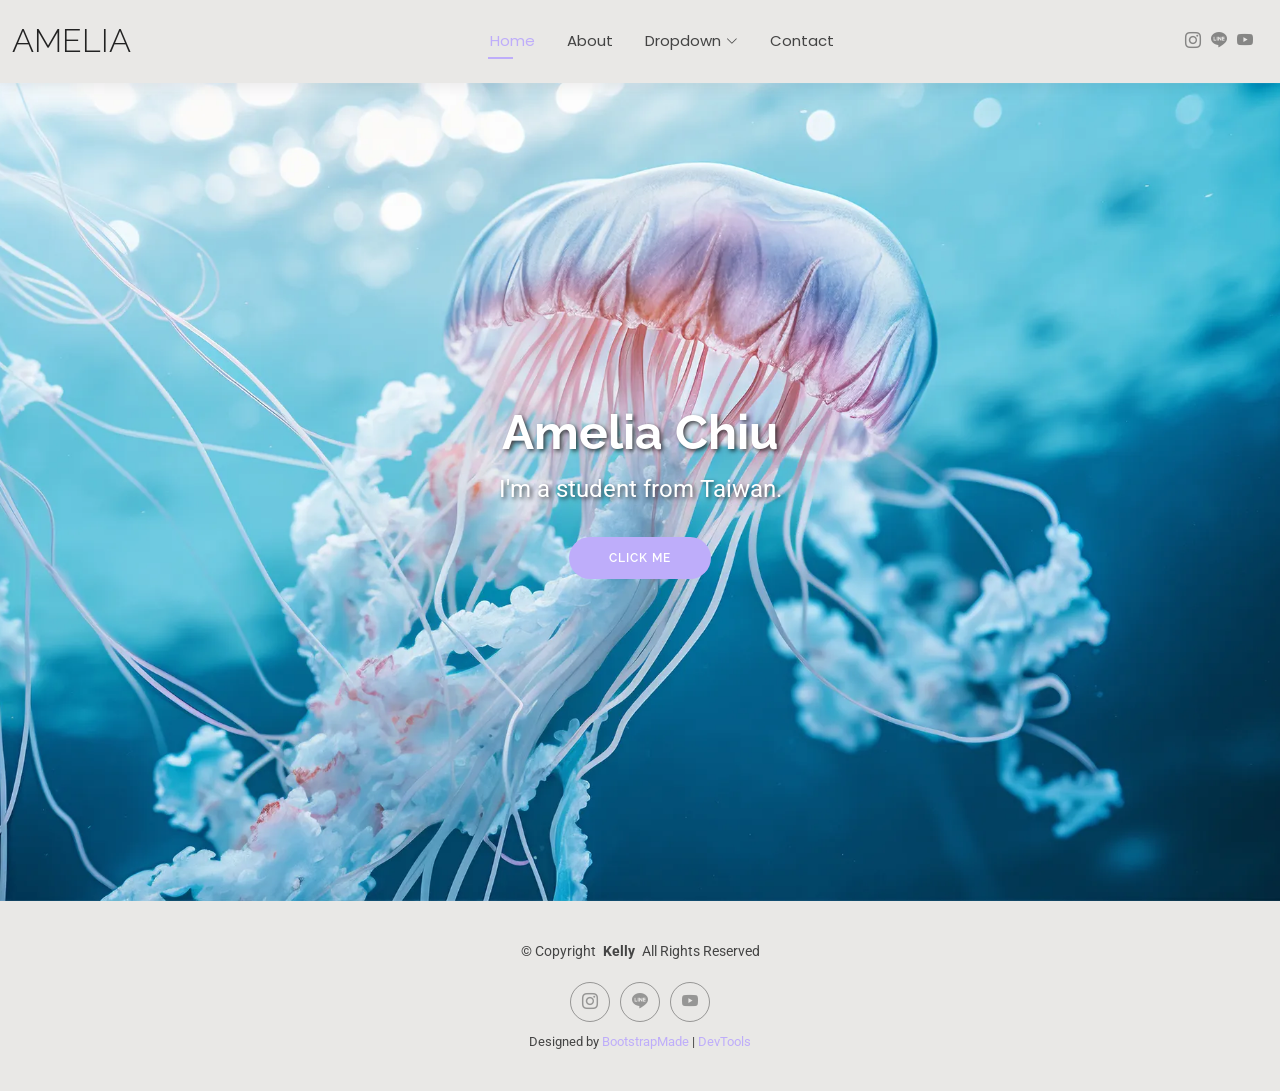
==== index.html @ b76c0c77 "Add files via upload" ====
<!DOCTYPE html>
<html lang="zh-Hant">

<head>
  <meta charset="utf-8">
  <meta content="width=device-width, initial-scale=1.0" name="viewport">
  <title>Index - Amelia</title>
  <meta name="description" content="">
  <meta name="keywords" content="">

  <!-- Favicons -->
  <link href="assets/img/favicon.png" rel="icon">
  <link href="assets/img/apple-touch-icon.png" rel="apple-touch-icon">

  <!-- Fonts -->
  <link href="https://fonts.googleapis.com" rel="preconnect">
  <link href="https://fonts.gstatic.com" rel="preconnect" crossorigin>
  <link href="https://fonts.googleapis.com/css2?family=Roboto:ital,wght@0,100;0,300;0,400;0,500;0,700;0,900;1,100;1,300;1,400;1,500;1,700;1,900&family=Poppins:ital,wght@0,100;0,200;0,300;0,400;0,500;0,600;0,700;0,800;0,900;1,100;1,200;1,300;1,400;1,500;1,600;1,700;1,800;1,900&family=Raleway:ital,wght@0,100;0,200;0,300;0,400;0,500;0,600;0,700;0,800;0,900;1,100;1,200;1,300;1,400;1,500;1,600;1,700;1,800;1,900&display=swap" rel="stylesheet">

  <!-- Vendor CSS Files -->
  <link href="assets/vendor/bootstrap/css/bootstrap.min.css" rel="stylesheet">
  <link href="assets/vendor/bootstrap-icons/bootstrap-icons.css" rel="stylesheet">
  <link href="assets/vendor/aos/aos.css" rel="stylesheet">
  <link href="assets/vendor/swiper/swiper-bundle.min.css" rel="stylesheet">
  <link href="assets/vendor/glightbox/css/glightbox.min.css" rel="stylesheet">

  <!-- Main CSS File -->
  <link href="assets/css/main.css" rel="stylesheet">

  <!-- =======================================================
  * Template Name: Kelly
  * Template URL: https://bootstrapmade.com/kelly-free-bootstrap-cv-resume-html-template/
  * Updated: Aug 07 2024 with Bootstrap v5.3.3
  * Author: BootstrapMade.com
  * License: https://bootstrapmade.com/license/
  ======================================================== -->
</head>

<body class="index-page">

  <header id="header" class="header d-flex align-items-center light-background sticky-top">
    <div class="container-fluid position-relative d-flex align-items-center justify-content-between">

      <a href="index.html" class="logo d-flex align-items-center me-auto me-xl-0">
        <!-- Uncomment the line below if you also wish to use an image logo -->
        <!-- <img src="assets/img/logo.png" alt=""> -->
        <h1 class="sitename">Amelia</h1>
      </a>

      <nav id="navmenu" class="navmenu">
        <ul>
          <li><a href="index.html" class="active">Home</a></li>
          <li><a href="about.html">About</a></li>
        <!-- <li><a href="resume.html">Resume</a></li> -->
        <!-- <li><a href="services.html">Services</a></li> -->
        <!-- <li><a href="portfolio.html">Portfolio</a></li> -->
        <li class="dropdown"><a href="#"><span>Dropdown</span> <i class="bi bi-chevron-down toggle-dropdown"></i></a>
            <ul>
              <li><a href="#">Dropdown 1</a></li>
              <li class="dropdown"><a href="#"><span>Deep Dropdown</span> <i class="bi bi-chevron-down toggle-dropdown"></i></a>
                <ul>
                  <li><a href="#">Deep Dropdown 1</a></li>
                  <li><a href="#">Deep Dropdown 2</a></li>
                  <li><a href="#">Deep Dropdown 3</a></li>
                  <li><a href="#">Deep Dropdown 4</a></li>
                  <li><a href="#">Deep Dropdown 5</a></li>
                </ul>
              </li>
              <li><a href="#">Dropdown 2</a></li>
              <li><a href="#">Dropdown 3</a></li>
              <li><a href="#">Dropdown 4</a></li>
            </ul>
          </li>
          <li><a href="contact.html">Contact</a></li>
        </ul>
        <i class="mobile-nav-toggle d-xl-none bi bi-list"></i>
      </nav>

      <div class="header-social-links">
      <!--  <a href="#" class="twitter"><i class="bi bi-twitter-x"></i></a> -->
      <!--  <a href="#" class="facebook"><i class="bi bi-facebook"></i></a> -->
        <a href="https://www.instagram.com/matsuri.93?igsh=MWt0cXF5dmk4d3llag==" class="instagram" target="_blank"><i class="bi bi-instagram"></i></a>
        <a href="https://line.me/ti/p/NBkm4iWJAl" class="line" target="_blank"><i class="bi bi-line"></i></a>
        <a href="https://youtu.be/dQw4w9WgXcQ?si=Q1DPz4vfiVo5fPMh" class="youtube" target="_blank"><i class="bi bi-youtube"></i></a>
      <!--  <a href="#" class="linkedin"><i class="bi bi-linkedin"></i></a> -->
      </div>

    </div>
  </header>

  <main class="main">

    <!-- Hero Section -->
    <section id="hero" class="hero section">

      <img src="assets/img/hero-bg.webp" alt="" data-aos="fade-in">

      <div class="container text-center" data-aos="zoom-out" data-aos-delay="100">
        <div class="row justify-content-center">
          <div class="col-lg-8">
            <h2 style="color: white; text-shadow: 2px 2px 4px rgba(0, 0, 0, 0.7);">Amelia Chiu</h2>
            <p style="color: white; text-shadow: 2px 2px 4px rgba(0, 0, 0, 0.7);">I'm a student from Taiwan.</p>
            <a href="about.html" class="btn-get-started">Click me</a>
          </div>
        </div>
      </div>

    </section><!-- /Hero Section -->

  </main>

  <footer id="footer" class="footer light-background">

    <div class="container">
      <div class="copyright text-center ">
        <p>© <span>Copyright</span> <strong class="px-1 sitename">Kelly</strong> <span>All Rights Reserved<br></span></p>
      </div>
      <div class="social-links d-flex justify-content-center">
      <!--  <a href="#" class="twitter"><i class="bi bi-twitter-x"></i></a> -->
      <!--  <a href="#" class="facebook"><i class="bi bi-facebook"></i></a> -->
        <a href="https://www.instagram.com/matsuri.93?igsh=MWt0cXF5dmk4d3llag==" class="instagram" target="_blank"><i class="bi bi-instagram"></i></a>
        <a href="https://line.me/ti/p/NBkm4iWJAl" class="line" target="_blank"><i class="bi bi-line"></i></a>
        <a href="https://youtu.be/dQw4w9WgXcQ?si=Q1DPz4vfiVo5fPMh" class="youtube" target="_blank"><i class="bi bi-youtube"></i></a>
      <!--  <a href="#" class="linkedin"><i class="bi bi-linkedin"></i></a> -->
      </div>
      <div class="credits">
        <!-- All the links in the footer should remain intact. -->
        <!-- You can delete the links only if you've purchased the pro version. -->
        <!-- Licensing information: https://bootstrapmade.com/license/ -->
        <!-- Purchase the pro version with working PHP/AJAX contact form: [buy-url] -->
        Designed by <a href="https://bootstrapmade.com/">BootstrapMade</a> | <a href="https://bootstrapmade.com/tools/">DevTools</a>
      </div>
    </div>

  </footer>

  <!-- Scroll Top -->
  <a href="#" id="scroll-top" class="scroll-top d-flex align-items-center justify-content-center"><i class="bi bi-arrow-up-short"></i></a>

  <!-- Preloader -->
  <div id="preloader"></div>

  <!-- Vendor JS Files -->
  <script src="assets/vendor/bootstrap/js/bootstrap.bundle.min.js"></script>
  <script src="assets/vendor/php-email-form/validate.js"></script>
  <script src="assets/vendor/aos/aos.js"></script>
  <script src="assets/vendor/waypoints/noframework.waypoints.js"></script>
  <script src="assets/vendor/purecounter/purecounter_vanilla.js"></script>
  <script src="assets/vendor/swiper/swiper-bundle.min.js"></script>
  <script src="assets/vendor/glightbox/js/glightbox.min.js"></script>
  <script src="assets/vendor/imagesloaded/imagesloaded.pkgd.min.js"></script>
  <script src="assets/vendor/isotope-layout/isotope.pkgd.min.js"></script>

  <!-- Main JS File -->
  <script src="assets/js/main.js"></script>

</body>

</html>
---- assets/css/main.css ----
/**
* Template Name: Kelly
* Template URL: https://bootstrapmade.com/kelly-free-bootstrap-cv-resume-html-template/
* Updated: Aug 07 2024 with Bootstrap v5.3.3
* Author: BootstrapMade.com
* License: https://bootstrapmade.com/license/
*/

/*--------------------------------------------------------------
# Font & Color Variables
# Help: https://bootstrapmade.com/color-system/
--------------------------------------------------------------*/
/* Fonts */
:root {
  --default-font: "Roboto",  system-ui, -apple-system, "Segoe UI", Roboto, "Helvetica Neue", Arial, "Noto Sans", "Liberation Sans", sans-serif, "Apple Color Emoji", "Segoe UI Emoji", "Segoe UI Symbol", "Noto Color Emoji";
  --heading-font: "Raleway",  sans-serif;
  --nav-font: "Poppins",  sans-serif;
}

/* Global Colors - The following color variables are used throughout the website. Updating them here will change the color scheme of the entire website */
:root { 
  --background-color: #ffffff; /* Background color for the entire website, including individual sections */
  --default-color: #444444; /* Default color used for the majority of the text content across the entire website */
  --heading-color: #222222; /* Color for headings, subheadings and title throughout the website */
  --accent-color: #BEADFA; /* Accent color that represents your brand on the website. It's used for buttons, links, and other elements that need to stand out */
  --surface-color: #ffffff; /* The surface color is used as a background of boxed elements within sections, such as cards, icon boxes, or other elements that require a visual separation from the global background. */
  --contrast-color: #ffffff; /* Contrast color for text, ensuring readability against backgrounds of accent, heading, or default colors. */
}

/* Nav Menu Colors - The following color variables are used specifically for the navigation menu. They are separate from the global colors to allow for more customization options */
:root {
  --nav-color: #444444;  /* The default color of the main navmenu links */
  --nav-hover-color: #BEADFA; /* Applied to main navmenu links when they are hovered over or active */
  --nav-mobile-background-color: #ffffff; /* Used as the background color for mobile navigation menu */
  --nav-dropdown-background-color: #ffffff; /* Used as the background color for dropdown items that appear when hovering over primary navigation items */
  --nav-dropdown-color: #444444; /* Used for navigation links of the dropdown items in the navigation menu. */
  --nav-dropdown-hover-color: #BEADFA; /* Similar to --nav-hover-color, this color is applied to dropdown navigation links when they are hovered over. */
}

/* Color Presets - These classes override global colors when applied to any section or element, providing reuse of the sam color scheme. */

.light-background {
  --background-color: #e9e8e6;
  --surface-color: #ffffff;
}

.dark-background {
  --background-color: #060606;
  --default-color: #ffffff;
  --heading-color: #ffffff;
  --surface-color: #252525;
  --contrast-color: #ffffff;
}

/* Smooth scroll */
:root {
  scroll-behavior: smooth;
}

/*--------------------------------------------------------------
# General Styling & Shared Classes
--------------------------------------------------------------*/
body {
  color: var(--default-color);
  background-color: var(--background-color);
  font-family: var(--default-font);
}

a {
  color: var(--accent-color);
  text-decoration: none;
  transition: 0.3s;
}

a:hover {
  color: color-mix(in srgb, var(--accent-color), transparent 25%);
  text-decoration: none;
}

h1,
h2,
h3,
h4,
h5,
h6 {
  color: var(--heading-color);
  font-family: var(--heading-font);
}

/* PHP Email Form Messages
------------------------------*/
.php-email-form .error-message {
  display: none;
  background: #df1529;
  color: #ffffff;
  text-align: left;
  padding: 15px;
  margin-bottom: 24px;
  font-weight: 600;
}

.php-email-form .sent-message {
  display: none;
  color: #ffffff;
  background: #059652;
  text-align: center;
  padding: 15px;
  margin-bottom: 24px;
  font-weight: 600;
}

.php-email-form .loading {
  display: none;
  background: var(--surface-color);
  text-align: center;
  padding: 15px;
  margin-bottom: 24px;
}

.php-email-form .loading:before {
  content: "";
  display: inline-block;
  border-radius: 50%;
  width: 24px;
  height: 24px;
  margin: 0 10px -6px 0;
  border: 3px solid var(--accent-color);
  border-top-color: var(--surface-color);
  animation: php-email-form-loading 1s linear infinite;
}

@keyframes php-email-form-loading {
  0% {
    transform: rotate(0deg);
  }

  100% {
    transform: rotate(360deg);
  }
}

/*--------------------------------------------------------------
# Global Header
--------------------------------------------------------------*/
.header {
  color: var(--default-color);
  background-color: var(--background-color);
  padding: 15px 0;
  transition: all 0.5s;
  z-index: 997;
  box-shadow: 0px 0 18px rgba(0, 0, 0, 0.1);
}

.header .logo {
  line-height: 1;
}

.header .logo img {
  max-height: 36px;
  margin-right: 8px;
}

.header .logo h1 {
  font-size: 32px;
  margin: 0;
  font-weight: 300;
  text-transform: uppercase;
  color: var(--heading-color);
}

.header .header-social-links {
  padding-right: 15px;
}

.header .header-social-links a {
  color: color-mix(in srgb, var(--default-color), transparent 40%);
  padding-left: 6px;
  display: inline-block;
  transition: 0.3s;
  font-size: 16px;
}

.header .header-social-links a:hover {
  color: var(--accent-color);
}

.header .header-social-links a i {
  line-height: 0px;
}

@media (max-width: 1200px) {
  .header .logo {
    order: 1;
  }

  .header .header-social-links {
    order: 2;
  }

  .header .navmenu {
    order: 3;
  }
}

/*--------------------------------------------------------------
# Navigation Menu
--------------------------------------------------------------*/
/* Desktop Navigation */
@media (min-width: 1200px) {
  .navmenu {
    padding: 0;
  }

  .navmenu ul {
    margin: 0;
    padding: 0;
    display: flex;
    list-style: none;
    align-items: center;
  }

  .navmenu li {
    position: relative;
  }

  .navmenu>ul>li {
    white-space: nowrap;
    padding: 15px 14px;
  }

  .navmenu>ul>li:last-child {
    padding-right: 0;
  }

  .navmenu a,
  .navmenu a:focus {
    color: var(--nav-color);
    font-size: 15px;
    padding: 0 2px;
    font-family: var(--nav-font);
    font-weight: 400;
    display: flex;
    align-items: center;
    justify-content: space-between;
    white-space: nowrap;
    transition: 0.3s;
    position: relative;
  }

  .navmenu a i,
  .navmenu a:focus i {
    font-size: 12px;
    line-height: 0;
    margin-left: 5px;
    transition: 0.3s;
  }

  .navmenu>ul>li>a:before {
    content: "";
    position: absolute;
    height: 2px;
    bottom: -6px;
    left: 0;
    background-color: var(--nav-hover-color);
    visibility: hidden;
    width: 0px;
    transition: all 0.3s ease-in-out 0s;
  }

  .navmenu a:hover:before,
  .navmenu li:hover>a:before,
  .navmenu .active:before {
    visibility: visible;
    width: 25px;
  }

  .navmenu li:hover>a,
  .navmenu .active,
  .navmenu .active:focus {
    color: var(--nav-hover-color);
  }

  .navmenu .dropdown ul {
    margin: 0;
    padding: 10px 0;
    background: var(--nav-dropdown-background-color);
    display: block;
    position: absolute;
    visibility: hidden;
    left: 14px;
    top: 130%;
    opacity: 0;
    transition: 0.3s;
    border-radius: 4px;
    z-index: 99;
    box-shadow: 0px 0px 30px rgba(0, 0, 0, 0.1);
  }

  .navmenu .dropdown ul li {
    min-width: 200px;
  }

  .navmenu .dropdown ul a {
    padding: 10px 20px;
    font-size: 15px;
    text-transform: none;
    color: var(--nav-dropdown-color);
  }

  .navmenu .dropdown ul a i {
    font-size: 12px;
  }

  .navmenu .dropdown ul a:hover,
  .navmenu .dropdown ul .active:hover,
  .navmenu .dropdown ul li:hover>a {
    color: var(--nav-dropdown-hover-color);
  }

  .navmenu .dropdown:hover>ul {
    opacity: 1;
    top: 100%;
    visibility: visible;
  }

  .navmenu .dropdown .dropdown ul {
    top: 0;
    left: -90%;
    visibility: hidden;
  }

  .navmenu .dropdown .dropdown:hover>ul {
    opacity: 1;
    top: 0;
    left: -100%;
    visibility: visible;
  }
}

/* Mobile Navigation */
@media (max-width: 1199px) {
  .mobile-nav-toggle {
    color: var(--nav-color);
    font-size: 28px;
    line-height: 0;
    margin-right: 10px;
    cursor: pointer;
    transition: color 0.3s;
  }

  .navmenu {
    padding: 0;
    z-index: 9997;
  }

  .navmenu ul {
    display: none;
    list-style: none;
    position: absolute;
    inset: 60px 20px 20px 20px;
    padding: 10px 0;
    margin: 0;
    border-radius: 6px;
    background-color: var(--nav-mobile-background-color);
    border: 1px solid color-mix(in srgb, var(--default-color), transparent 90%);
    box-shadow: none;
    overflow-y: auto;
    transition: 0.3s;
    z-index: 9998;
  }

  .navmenu a,
  .navmenu a:focus {
    color: var(--nav-dropdown-color);
    padding: 10px 20px;
    font-family: var(--nav-font);
    font-size: 17px;
    font-weight: 500;
    display: flex;
    align-items: center;
    justify-content: space-between;
    white-space: nowrap;
    transition: 0.3s;
  }

  .navmenu a i,
  .navmenu a:focus i {
    font-size: 12px;
    line-height: 0;
    margin-left: 5px;
    width: 30px;
    height: 30px;
    display: flex;
    align-items: center;
    justify-content: center;
    border-radius: 50%;
    transition: 0.3s;
    background-color: color-mix(in srgb, var(--accent-color), transparent 90%);
  }

  .navmenu a i:hover,
  .navmenu a:focus i:hover {
    background-color: var(--accent-color);
    color: var(--contrast-color);
  }

  .navmenu a:hover,
  .navmenu .active,
  .navmenu .active:focus {
    color: var(--nav-dropdown-hover-color);
  }

  .navmenu .active i,
  .navmenu .active:focus i {
    background-color: var(--accent-color);
    color: var(--contrast-color);
    transform: rotate(180deg);
  }

  .navmenu .dropdown ul {
    position: static;
    display: none;
    z-index: 99;
    padding: 10px 0;
    margin: 10px 20px;
    background-color: var(--nav-dropdown-background-color);
    transition: all 0.5s ease-in-out;
  }

  .navmenu .dropdown ul ul {
    background-color: rgba(33, 37, 41, 0.1);
  }

  .navmenu .dropdown>.dropdown-active {
    display: block;
    background-color: rgba(33, 37, 41, 0.03);
  }

  .mobile-nav-active {
    overflow: hidden;
  }

  .mobile-nav-active .mobile-nav-toggle {
    color: #fff;
    position: absolute;
    font-size: 32px;
    top: 15px;
    right: 15px;
    margin-right: 0;
    z-index: 9999;
  }

  .mobile-nav-active .navmenu {
    position: fixed;
    overflow: hidden;
    inset: 0;
    background: rgba(33, 37, 41, 0.8);
    transition: 0.3s;
  }

  .mobile-nav-active .navmenu>ul {
    display: block;
  }
}

/*--------------------------------------------------------------
# Global Footer
--------------------------------------------------------------*/
.footer {
  color: var(--default-color);
  background-color: var(--background-color);
  font-size: 14px;
  padding: 40px 0;
  position: relative;
}

.footer .copyright p {
  margin-bottom: 0;
}

.footer .social-links {
  margin-top: 20px;
}

.footer .social-links a {
  display: flex;
  align-items: center;
  justify-content: center;
  width: 40px;
  height: 40px;
  border-radius: 50%;
  border: 1px solid color-mix(in srgb, var(--default-color), transparent 50%);
  font-size: 16px;
  color: color-mix(in srgb, var(--default-color), transparent 50%);
  margin: 0 5px;
  transition: 0.3s;
}

.footer .social-links a:hover {
  color: var(--accent-color);
  border-color: var(--accent-color);
}

.footer .credits {
  margin-top: 10px;
  font-size: 13px;
  text-align: center;
}

/*--------------------------------------------------------------
# Preloader
--------------------------------------------------------------*/
#preloader {
  position: fixed;
  inset: 0;
  z-index: 9999;
  overflow: hidden;
  background-color: var(--background-color);
  transition: all 0.6s ease-out;
  width: 100%;
  height: 100vh;
}

#preloader:before,
#preloader:after {
  content: "";
  position: absolute;
  border: 4px solid var(--accent-color);
  border-radius: 50%;
  animation: animate-preloader 2s cubic-bezier(0, 0.2, 0.8, 1) infinite;
}

#preloader:after {
  animation-delay: -0.5s;
}

@keyframes animate-preloader {
  0% {
    width: 10px;
    height: 10px;
    top: calc(50% - 5px);
    left: calc(50% - 5px);
    opacity: 1;
  }

  100% {
    width: 72px;
    height: 72px;
    top: calc(50% - 36px);
    left: calc(50% - 36px);
    opacity: 0;
  }
}

/*--------------------------------------------------------------
# Scroll Top Button
--------------------------------------------------------------*/
.scroll-top {
  position: fixed;
  visibility: hidden;
  opacity: 0;
  right: 15px;
  bottom: -15px;
  z-index: 99999;
  background-color: var(--accent-color);
  width: 44px;
  height: 44px;
  border-radius: 50px;
  transition: all 0.4s;
}

.scroll-top i {
  font-size: 24px;
  color: var(--contrast-color);
  line-height: 0;
}

.scroll-top:hover {
  background-color: color-mix(in srgb, var(--accent-color), transparent 20%);
  color: var(--contrast-color);
}

.scroll-top.active {
  visibility: visible;
  opacity: 1;
  bottom: 15px;
}

/*--------------------------------------------------------------
# Disable aos animation delay on mobile devices
--------------------------------------------------------------*/
@media screen and (max-width: 768px) {
  [data-aos-delay] {
    transition-delay: 0 !important;
  }
}

/*--------------------------------------------------------------
# Global Page Titles & Breadcrumbs
--------------------------------------------------------------*/
.page-title {
  color: var(--default-color);
  background-color: var(--background-color);
  padding: 25px 0;
  position: relative;
  border-bottom: 1px solid color-mix(in srgb, var(--default-color), transparent 85%);
}

.page-title h1 {
  font-size: 24px;
  font-weight: 400;
}

.page-title .breadcrumbs ol {
  display: flex;
  flex-wrap: wrap;
  list-style: none;
  padding: 0;
  margin: 0;
  font-size: 14px;
  font-weight: 400;
}

.page-title .breadcrumbs ol li+li {
  padding-left: 10px;
}

.page-title .breadcrumbs ol li+li::before {
  content: "/";
  display: inline-block;
  padding-right: 10px;
  color: color-mix(in srgb, var(--default-color), transparent 70%);
}

/*--------------------------------------------------------------
# Global Sections
--------------------------------------------------------------*/
section,
.section {
  color: var(--default-color);
  background-color: var(--background-color);
  padding: 60px 0;
  scroll-margin-top: 100px;
  overflow: clip;
}

@media (max-width: 1199px) {

  section,
  .section {
    scroll-margin-top: 66px;
  }
}

/*--------------------------------------------------------------
# Global Section Titles
--------------------------------------------------------------*/
.section-title {
  text-align: center;
  padding-bottom: 60px;
  position: relative;
}

.section-title h2 {
  font-size: 32px;
  font-weight: 700;
  margin-bottom: 20px;
  padding-bottom: 20px;
  position: relative;
}

.section-title h2:after {
  content: "";
  position: absolute;
  display: block;
  width: 50px;
  height: 3px;
  background: var(--accent-color);
  left: 0;
  right: 0;
  bottom: 0;
  margin: auto;
}

.section-title p {
  margin-bottom: 0;
}

/*--------------------------------------------------------------
# Hero Section
--------------------------------------------------------------*/
.hero {
  width: 100%;
  min-height: calc(100vh - 82px);
  position: relative;
  padding: 80px 0;
  display: flex;
  align-items: center;
  justify-content: center;
}

@media (max-width: 1200px) {
  .hero {
    min-height: calc(100vh - 68px);
  }
}

.hero img {
  position: absolute;
  inset: 0;
  display: block;
  width: 100%;
  height: 100%;
  object-fit: cover;
  z-index: 1;
}

.hero .container {
  position: relative;
  z-index: 3;
}

.hero h2 {
  margin: 0;
  font-size: 48px;
  font-weight: 700;
}

.hero p {
  margin: 10px 0 0 0;
  font-size: 24px;
  color: var(--heading-color);
}

.hero .btn-get-started {
  color: var(--contrast-color);
  background: var(--accent-color);
  font-family: var(--heading-font);
  text-transform: uppercase;
  font-weight: 600;
  font-size: 12px;
  letter-spacing: 1px;
  display: inline-block;
  padding: 12px 40px;
  border-radius: 50px;
  transition: 0.5s;
  margin-top: 30px;
}

.hero .btn-get-started:hover {
  background: color-mix(in srgb, var(--accent-color) 90%, white 20%);
}

@media (max-width: 768px) {
  .hero h2 {
    font-size: 32px;
  }

  .hero p {
    font-size: 18px;
  }
}

/*--------------------------------------------------------------
# About Section
--------------------------------------------------------------*/
.about .content h2 {
  font-weight: 700;
  font-size: 24px;
}

.about .content ul {
  list-style: none;
  padding: 0;
}

.about .content ul li {
  margin-bottom: 20px;
  display: flex;
  align-items: center;
}

.about .content ul strong {
  margin-right: 10px;
}

.about .content ul i {
  font-size: 16px;
  margin-right: 5px;
  color: var(--accent-color);
  line-height: 0;
}

/*--------------------------------------------------------------
# Skills Section
--------------------------------------------------------------*/
.skills .progress {
  height: 60px;
  display: block;
  background: none;
  border-radius: 0;
}

.skills .progress .skill {
  color: var(--heading-color);
  padding: 0;
  margin: 0 0 6px 0;
  text-transform: uppercase;
  display: block;
  font-weight: 600;
  font-family: var(--heading-font);
}

.skills .progress .skill .val {
  float: right;
  font-style: normal;
}

.skills .progress-bar-wrap {
  background: color-mix(in srgb, var(--default-color), transparent 90%);
  height: 10px;
}

.skills .progress-bar {
  width: 1px;
  height: 10px;
  transition: 0.9s;
  background-color: var(--accent-color);
}

/*--------------------------------------------------------------
# Stats Section
--------------------------------------------------------------*/
.stats .stats-item {
  padding: 30px;
  width: 100%;
}

.stats .stats-item span {
  color: var(--heading-color);
  font-size: 48px;
  display: block;
  font-weight: 700;
  margin-bottom: 20px;
  padding-bottom: 20px;
  position: relative;
}

.stats .stats-item span:after {
  content: "";
  position: absolute;
  display: block;
  width: 25px;
  height: 3px;
  background: var(--accent-color);
  left: 0;
  right: 0;
  bottom: 0;
  margin: auto;
}

.stats .stats-item p {
  color: color-mix(in srgb, var(--default-color), transparent 40%);
  padding: 0;
  margin: 0;
  font-family: var(--heading-font);
  font-weight: 500;
}

/*--------------------------------------------------------------
# Testimonials Section
--------------------------------------------------------------*/
.testimonials .section-header {
  margin-bottom: 40px;
}

.testimonials .testimonials-carousel,
.testimonials .testimonials-slider {
  overflow: hidden;
}

.testimonials .testimonial-item {
  text-align: center;
}

.testimonials .testimonial-item .testimonial-img {
  width: 120px;
  border-radius: 50%;
  border: 4px solid var(--background-color);
  margin: 0 auto;
}

.testimonials .testimonial-item h3 {
  font-size: 20px;
  font-weight: bold;
  margin: 10px 0 5px 0;
}

.testimonials .testimonial-item h4 {
  font-size: 14px;
  color: color-mix(in srgb, var(--default-color), transparent 40%);
  margin: 0 0 15px 0;
}

.testimonials .testimonial-item .stars {
  margin-bottom: 15px;
}

.testimonials .testimonial-item .stars i {
  color: #ffc107;
  margin: 0 1px;
}

.testimonials .testimonial-item .quote-icon-left,
.testimonials .testimonial-item .quote-icon-right {
  color: color-mix(in srgb, var(--accent-color), transparent 50%);
  font-size: 26px;
  line-height: 0;
}

.testimonials .testimonial-item .quote-icon-left {
  display: inline-block;
  left: -5px;
  position: relative;
}

.testimonials .testimonial-item .quote-icon-right {
  display: inline-block;
  right: -5px;
  position: relative;
  top: 10px;
  transform: scale(-1, -1);
}

.testimonials .testimonial-item p {
  font-style: italic;
  margin: 0 auto 15px auto;
}

.testimonials .swiper-wrapper {
  height: auto;
}

.testimonials .swiper-pagination {
  margin-top: 20px;
  position: relative;
}

.testimonials .swiper-pagination .swiper-pagination-bullet {
  width: 12px;
  height: 12px;
  opacity: 1;
  background-color: color-mix(in srgb, var(--default-color), transparent 85%);
}

.testimonials .swiper-pagination .swiper-pagination-bullet-active {
  background-color: var(--accent-color);
}

@media (min-width: 992px) {
  .testimonials .testimonial-item p {
    width: 80%;
  }
}

/*--------------------------------------------------------------
# Resume Section
--------------------------------------------------------------*/
.resume .resume-title {
  color: var(--heading-color);
  font-size: 26px;
  font-weight: 700;
  margin-top: 20px;
  margin-bottom: 20px;
}

.resume .resume-item {
  padding: 0 0 20px 20px;
  margin-top: -2px;
  border-left: 2px solid var(--accent-color);
  position: relative;
}

.resume .resume-item h4 {
  line-height: 18px;
  font-size: 18px;
  font-weight: 600;
  text-transform: uppercase;
  color: color-mix(in srgb, var(--default-color), transparent 20%);
  margin-bottom: 10px;
}

.resume .resume-item h5 {
  font-size: 16px;
  padding: 5px 15px;
  display: inline-block;
  font-weight: 600;
  margin-bottom: 10px;
}

.resume .resume-item ul {
  padding-left: 20px;
}

.resume .resume-item ul li {
  padding-bottom: 10px;
}

.resume .resume-item:last-child {
  padding-bottom: 0;
}

.resume .resume-item::before {
  content: "";
  position: absolute;
  width: 16px;
  height: 16px;
  border-radius: 50px;
  left: -9px;
  top: 0;
  background: var(--background-color);
  border: 2px solid var(--accent-color);
}

/*--------------------------------------------------------------
# Services Section
--------------------------------------------------------------*/
.services .service-item {
  background-color: var(--surface-color);
  box-shadow: 0px 5px 90px 0px rgba(0, 0, 0, 0.1);
  height: 100%;
  padding: 60px 30px;
  text-align: center;
  transition: 0.3s;
  border-radius: 5px;
}

.services .service-item .icon {
  margin: 0 auto;
  width: 100px;
  height: 100px;
  display: flex;
  align-items: center;
  justify-content: center;
  transition: ease-in-out 0.3s;
  position: relative;
}

.services .service-item .icon i {
  font-size: 36px;
  transition: 0.5s;
  position: relative;
}

.services .service-item .icon svg {
  position: absolute;
  top: 0;
  left: 0;
}

.services .service-item .icon svg path {
  transition: 0.5s;
  fill: color-mix(in srgb, var(--default-color), transparent 95%);
}

.services .service-item h3 {
  font-weight: 700;
  margin: 10px 0 15px 0;
  font-size: 22px;
}

.services .service-item p {
  line-height: 24px;
  font-size: 14px;
  margin-bottom: 0;
}

.services .service-item:hover {
  box-shadow: 0px 5px 35px 0px rgba(0, 0, 0, 0.1);
}

.services .service-item.item-cyan i {
  color: #0dcaf0;
}

.services .service-item.item-cyan:hover .icon i {
  color: #fff;
}

.services .service-item.item-cyan:hover .icon path {
  fill: #0dcaf0;
}

.services .service-item.item-orange i {
  color: #fd7e14;
}

.services .service-item.item-orange:hover .icon i {
  color: #fff;
}

.services .service-item.item-orange:hover .icon path {
  fill: #fd7e14;
}

.services .service-item.item-teal i {
  color: #20c997;
}

.services .service-item.item-teal:hover .icon i {
  color: #fff;
}

.services .service-item.item-teal:hover .icon path {
  fill: #20c997;
}

.services .service-item.item-red i {
  color: #df1529;
}

.services .service-item.item-red:hover .icon i {
  color: #fff;
}

.services .service-item.item-red:hover .icon path {
  fill: #df1529;
}

.services .service-item.item-indigo i {
  color: #6610f2;
}

.services .service-item.item-indigo:hover .icon i {
  color: #fff;
}

.services .service-item.item-indigo:hover .icon path {
  fill: #6610f2;
}

.services .service-item.item-pink i {
  color: #f3268c;
}

.services .service-item.item-pink:hover .icon i {
  color: #fff;
}

.services .service-item.item-pink:hover .icon path {
  fill: #f3268c;
}

/*--------------------------------------------------------------
# Portfolio Section
--------------------------------------------------------------*/
.portfolio .portfolio-filters {
  padding: 0;
  margin: 0 auto 20px auto;
  list-style: none;
  text-align: center;
}

.portfolio .portfolio-filters li {
  cursor: pointer;
  display: inline-block;
  padding: 8px 20px 10px 20px;
  margin: 0;
  font-size: 15px;
  font-weight: 500;
  line-height: 1;
  margin-bottom: 5px;
  border-radius: 50px;
  transition: all 0.3s ease-in-out;
  font-family: var(--heading-font);
}

.portfolio .portfolio-filters li:hover,
.portfolio .portfolio-filters li.filter-active {
  color: var(--contrast-color);
  background-color: var(--accent-color);
}

.portfolio .portfolio-filters li:first-child {
  margin-left: 0;
}

.portfolio .portfolio-filters li:last-child {
  margin-right: 0;
}

@media (max-width: 575px) {
  .portfolio .portfolio-filters li {
    font-size: 14px;
    margin: 0 0 10px 0;
  }
}

.portfolio .portfolio-item {
  position: relative;
  overflow: hidden;
}

.portfolio .portfolio-item .portfolio-info {
  opacity: 0;
  position: absolute;
  left: 12px;
  right: 12px;
  bottom: -100%;
  z-index: 3;
  transition: all ease-in-out 0.5s;
  background: color-mix(in srgb, var(--surface-color), transparent 10%);
  padding: 15px;
}

.portfolio .portfolio-item .portfolio-info h4 {
  font-size: 18px;
  font-weight: 600;
  padding-right: 50px;
}

.portfolio .portfolio-item .portfolio-info p {
  color: color-mix(in srgb, var(--default-color), transparent 30%);
  font-size: 14px;
  margin-bottom: 0;
  padding-right: 50px;
}

.portfolio .portfolio-item .portfolio-info .preview-link,
.portfolio .portfolio-item .portfolio-info .details-link {
  position: absolute;
  right: 50px;
  font-size: 24px;
  top: calc(50% - 14px);
  color: color-mix(in srgb, var(--default-color), transparent 30%);
  transition: 0.3s;
  line-height: 0;
}

.portfolio .portfolio-item .portfolio-info .preview-link:hover,
.portfolio .portfolio-item .portfolio-info .details-link:hover {
  color: var(--accent-color);
}

.portfolio .portfolio-item .portfolio-info .details-link {
  right: 14px;
  font-size: 28px;
}

.portfolio .portfolio-item:hover .portfolio-info {
  opacity: 1;
  bottom: 0;
}

/*--------------------------------------------------------------
# Portfolio Details Section
--------------------------------------------------------------*/
.portfolio-details .portfolio-details-slider img {
  width: 100%;
}

.portfolio-details .portfolio-details-slider .swiper-pagination {
  margin-top: 20px;
  position: relative;
}

.portfolio-details .portfolio-details-slider .swiper-pagination .swiper-pagination-bullet {
  width: 12px;
  height: 12px;
  background-color: color-mix(in srgb, var(--default-color), transparent 85%);
  opacity: 1;
}

.portfolio-details .portfolio-details-slider .swiper-pagination .swiper-pagination-bullet-active {
  background-color: var(--accent-color);
}

.portfolio-details .portfolio-info {
  background-color: var(--surface-color);
  padding: 30px;
  box-shadow: 0px 0 30px rgba(0, 0, 0, 0.1);
}

.portfolio-details .portfolio-info h3 {
  font-size: 22px;
  font-weight: 700;
  margin-bottom: 20px;
  padding-bottom: 20px;
  border-bottom: 1px solid color-mix(in srgb, var(--default-color), transparent 85%);
}

.portfolio-details .portfolio-info ul {
  list-style: none;
  padding: 0;
  font-size: 15px;
}

.portfolio-details .portfolio-info ul li+li {
  margin-top: 10px;
}

.portfolio-details .portfolio-description {
  padding-top: 30px;
}

.portfolio-details .portfolio-description h2 {
  font-size: 26px;
  font-weight: 700;
  margin-bottom: 20px;
}

.portfolio-details .portfolio-description p {
  padding: 0;
  color: color-mix(in srgb, var(--default-color), transparent 30%);
}

/*--------------------------------------------------------------
# Contact Section
--------------------------------------------------------------*/
.contact .info-wrap {
  background-color: var(--surface-color);
  box-shadow: 0px 0px 20px rgba(0, 0, 0, 0.1);
  padding: 30px;
}

@media (max-width: 575px) {
  .contact .info-wrap {
    padding: 20px;
  }
}

.contact .info-item {
  margin-bottom: 40px;
}

.contact .info-item i {
  font-size: 20px;
  color: var(--accent-color);
  background: color-mix(in srgb, var(--accent-color), transparent 92%);
  width: 44px;
  height: 44px;
  display: flex;
  justify-content: center;
  align-items: center;
  border-radius: 50px;
  transition: all 0.3s ease-in-out;
  margin-right: 15px;
}

.contact .info-item h3 {
  padding: 0;
  font-size: 18px;
  font-weight: 700;
  margin-bottom: 5px;
}

.contact .info-item p {
  padding: 0;
  margin-bottom: 0;
  font-size: 14px;
}

.contact .info-item:hover i {
  background: var(--accent-color);
  color: var(--contrast-color);
}

.contact .php-email-form {
  background-color: var(--surface-color);
  height: 100%;
  padding: 30px;
  box-shadow: 0px 0px 20px rgba(0, 0, 0, 0.1);
}

@media (max-width: 575px) {
  .contact .php-email-form {
    padding: 20px;
  }
}

.contact .php-email-form input[type=text],
.contact .php-email-form input[type=email],
.contact .php-email-form textarea {
  font-size: 14px;
  padding: 10px 15px;
  box-shadow: none;
  border-radius: 0;
  color: var(--default-color);
  background-color: var(--surface-color);
  border-color: color-mix(in srgb, var(--default-color), transparent 80%);
}

.contact .php-email-form input[type=text]:focus,
.contact .php-email-form input[type=email]:focus,
.contact .php-email-form textarea:focus {
  border-color: var(--accent-color);
}

.contact .php-email-form input[type=text]::placeholder,
.contact .php-email-form input[type=email]::placeholder,
.contact .php-email-form textarea::placeholder {
  color: color-mix(in srgb, var(--default-color), transparent 70%);
}

.contact .php-email-form button[type=submit] {
  color: var(--contrast-color);
  background: var(--accent-color);
  border: 0;
  padding: 10px 30px;
  transition: 0.4s;
  border-radius: 50px;
}

.contact .php-email-form button[type=submit]:hover {
  background: color-mix(in srgb, var(--accent-color), transparent 25%);
}

/*--------------------------------------------------------------
# Starter Section Section
--------------------------------------------------------------*/
.starter-section {
  /* Add your styles here */
}
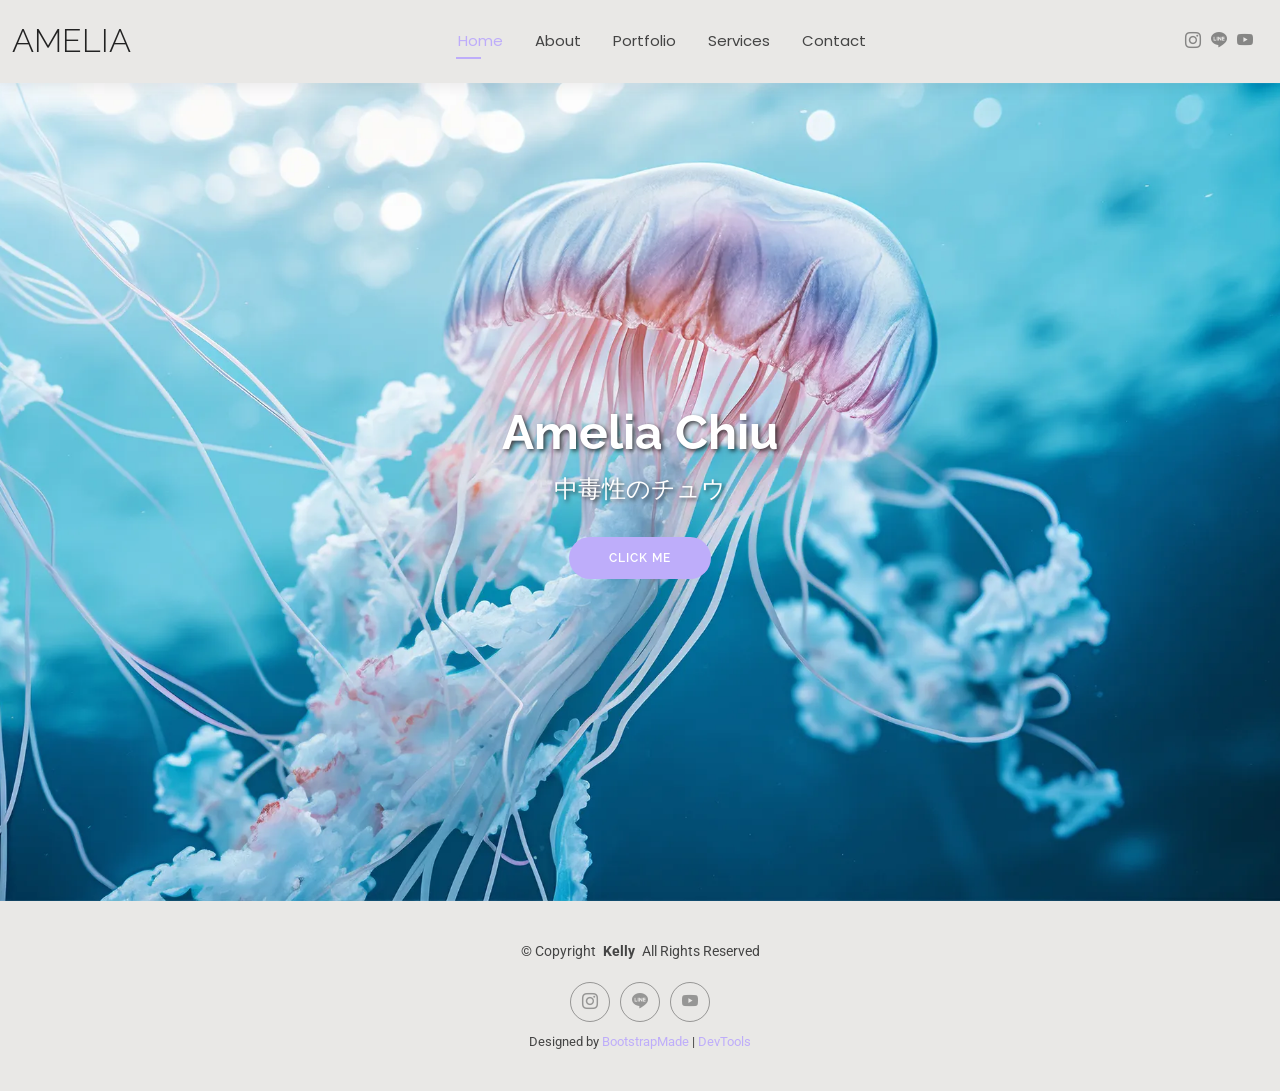
==== commit e8d028b7: "Add files via upload" ====
--- a/index.html
+++ b/index.html
@@ -40,21 +40,18 @@
 
   <header id="header" class="header d-flex align-items-center light-background sticky-top">
     <div class="container-fluid position-relative d-flex align-items-center justify-content-between">
-
       <a href="index.html" class="logo d-flex align-items-center me-auto me-xl-0">
         <!-- Uncomment the line below if you also wish to use an image logo -->
         <!-- <img src="assets/img/logo.png" alt=""> -->
         <h1 class="sitename">Amelia</h1>
       </a>
-
       <nav id="navmenu" class="navmenu">
         <ul>
           <li><a href="index.html" class="active">Home</a></li>
           <li><a href="about.html">About</a></li>
         <!-- <li><a href="resume.html">Resume</a></li> -->
-        <!-- <li><a href="services.html">Services</a></li> -->
-        <!-- <li><a href="portfolio.html">Portfolio</a></li> -->
-        <li class="dropdown"><a href="#"><span>Dropdown</span> <i class="bi bi-chevron-down toggle-dropdown"></i></a>
+        <li><a href="portfolio.html">Portfolio</a></li>
+        <!-- <li class="dropdown" class="active"><a href="#"><span>Dropdown</span> <i class="bi bi-chevron-down toggle-dropdown"></i></a>
             <ul>
               <li><a href="#">Dropdown 1</a></li>
               <li class="dropdown"><a href="#"><span>Deep Dropdown</span> <i class="bi bi-chevron-down toggle-dropdown"></i></a>
@@ -70,7 +67,8 @@
               <li><a href="#">Dropdown 3</a></li>
               <li><a href="#">Dropdown 4</a></li>
             </ul>
-          </li>
+          </li> -->
+          <li><a href="services.html">Services</a></li>
           <li><a href="contact.html">Contact</a></li>
         </ul>
         <i class="mobile-nav-toggle d-xl-none bi bi-list"></i>
@@ -99,7 +97,7 @@
         <div class="row justify-content-center">
           <div class="col-lg-8">
             <h2 style="color: white; text-shadow: 2px 2px 4px rgba(0, 0, 0, 0.7);">Amelia Chiu</h2>
-            <p style="color: white; text-shadow: 2px 2px 4px rgba(0, 0, 0, 0.7);">I'm a student from Taiwan.</p>
+            <p style="color: white; text-shadow: 2px 2px 4px rgba(0, 0, 0, 0.7);">中毒性のチュウ</p>
             <a href="about.html" class="btn-get-started">Click me</a>
           </div>
         </div>
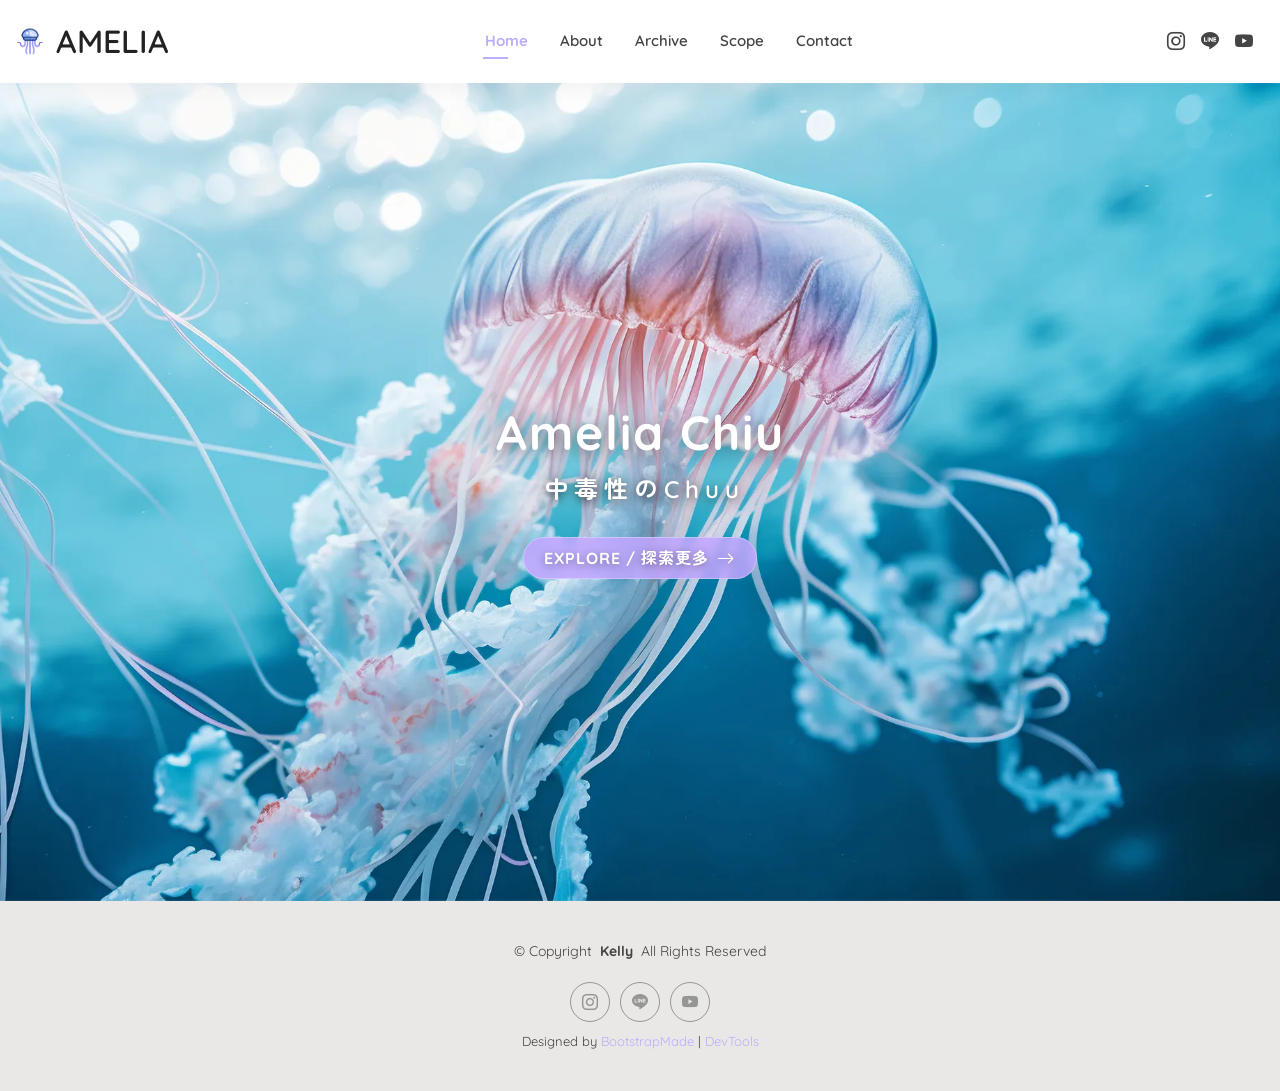
==== commit 2e7e813a: "Add files via upload" ====
--- a/index.html
+++ b/index.html
@@ -9,13 +9,13 @@
   <meta name="keywords" content="">
 
   <!-- Favicons -->
-  <link href="assets/img/favicon.png" rel="icon">
+  <link href="assets/img/jellyfish.gif" rel="icon">
   <link href="assets/img/apple-touch-icon.png" rel="apple-touch-icon">
 
   <!-- Fonts -->
   <link href="https://fonts.googleapis.com" rel="preconnect">
   <link href="https://fonts.gstatic.com" rel="preconnect" crossorigin>
-  <link href="https://fonts.googleapis.com/css2?family=Roboto:ital,wght@0,100;0,300;0,400;0,500;0,700;0,900;1,100;1,300;1,400;1,500;1,700;1,900&family=Poppins:ital,wght@0,100;0,200;0,300;0,400;0,500;0,600;0,700;0,800;0,900;1,100;1,200;1,300;1,400;1,500;1,600;1,700;1,800;1,900&family=Raleway:ital,wght@0,100;0,200;0,300;0,400;0,500;0,600;0,700;0,800;0,900;1,100;1,200;1,300;1,400;1,500;1,600;1,700;1,800;1,900&display=swap" rel="stylesheet">
+  <link href="https://fonts.googleapis.com/css2?family=Quicksand:wght@300;400;500;600;700&family=Zen+Maru+Gothic:wght@300;400;500;700&display=swap" rel="stylesheet">
 
   <!-- Vendor CSS Files -->
   <link href="assets/vendor/bootstrap/css/bootstrap.min.css" rel="stylesheet">
@@ -26,7 +26,7 @@
 
   <!-- Main CSS File -->
   <link href="assets/css/main.css" rel="stylesheet">
-
+  
   <!-- =======================================================
   * Template Name: Kelly
   * Template URL: https://bootstrapmade.com/kelly-free-bootstrap-cv-resume-html-template/
@@ -38,55 +38,37 @@
 
 <body class="index-page">
 
-  <header id="header" class="header d-flex align-items-center light-background sticky-top">
+  <header id="header" class="header d-flex align-items-center sticky-top">
     <div class="container-fluid position-relative d-flex align-items-center justify-content-between">
-      <a href="index.html" class="logo d-flex align-items-center me-auto me-xl-0">
-        <!-- Uncomment the line below if you also wish to use an image logo -->
-        <!-- <img src="assets/img/logo.png" alt=""> -->
-        <h1 class="sitename">Amelia</h1>
+      
+      <a href="index.html" class="logo d-flex align-items-center me-auto me-xl-0" style="background: transparent !important;">
+        <img src="assets/img/jellyfish.gif" alt="Amelia Logo">
+        <h1 class="sitename" style="background: transparent !important;">Amelia</h1>
       </a>
+
       <nav id="navmenu" class="navmenu">
         <ul>
           <li><a href="index.html" class="active">Home</a></li>
           <li><a href="about.html">About</a></li>
-        <!-- <li><a href="resume.html">Resume</a></li> -->
-        <li><a href="portfolio.html">Portfolio</a></li>
-        <!-- <li class="dropdown" class="active"><a href="#"><span>Dropdown</span> <i class="bi bi-chevron-down toggle-dropdown"></i></a>
-            <ul>
-              <li><a href="#">Dropdown 1</a></li>
-              <li class="dropdown"><a href="#"><span>Deep Dropdown</span> <i class="bi bi-chevron-down toggle-dropdown"></i></a>
-                <ul>
-                  <li><a href="#">Deep Dropdown 1</a></li>
-                  <li><a href="#">Deep Dropdown 2</a></li>
-                  <li><a href="#">Deep Dropdown 3</a></li>
-                  <li><a href="#">Deep Dropdown 4</a></li>
-                  <li><a href="#">Deep Dropdown 5</a></li>
-                </ul>
-              </li>
-              <li><a href="#">Dropdown 2</a></li>
-              <li><a href="#">Dropdown 3</a></li>
-              <li><a href="#">Dropdown 4</a></li>
-            </ul>
-          </li> -->
-          <li><a href="services.html">Services</a></li>
+          <li><a href="portfolio.html">Archive</a></li>
+          <li><a href="services.html">Scope</a></li>
           <li><a href="contact.html">Contact</a></li>
         </ul>
         <i class="mobile-nav-toggle d-xl-none bi bi-list"></i>
       </nav>
 
       <div class="header-social-links">
-      <!--  <a href="#" class="twitter"><i class="bi bi-twitter-x"></i></a> -->
-      <!--  <a href="#" class="facebook"><i class="bi bi-facebook"></i></a> -->
-        <a href="https://www.instagram.com/matsuri.93?igsh=MWt0cXF5dmk4d3llag==" class="instagram" target="_blank"><i class="bi bi-instagram"></i></a>
-        <a href="https://line.me/ti/p/NBkm4iWJAl" class="line" target="_blank"><i class="bi bi-line"></i></a>
-        <a href="https://youtu.be/dQw4w9WgXcQ?si=Q1DPz4vfiVo5fPMh" class="youtube" target="_blank"><i class="bi bi-youtube"></i></a>
-      <!--  <a href="#" class="linkedin"><i class="bi bi-linkedin"></i></a> -->
+        <a href="https://www.instagram.com/matsuri.93?igsh=MWt0cXF5dmk4d3llag==" class="instagram" target="_blank" rel="noopener noreferrer"><i class="bi bi-instagram"></i></a>
+        <a href="https://line.me/ti/p/NBkm4iWJAl" class="line" target="_blank" rel="noopener noreferrer"><i class="bi bi-line"></i></a>
+        <a href="https://youtu.be/dQw4w9WgXcQ?si=Q1DPz4vfiVo5fPMh" class="youtube" target="_blank" rel="noopener noreferrer"><i class="bi bi-youtube"></i></a>
       </div>
 
     </div>
   </header>
 
+
   <main class="main">
+
 
     <!-- Hero Section -->
     <section id="hero" class="hero section">
@@ -96,18 +78,25 @@
       <div class="container text-center" data-aos="zoom-out" data-aos-delay="100">
         <div class="row justify-content-center">
           <div class="col-lg-8">
-            <h2 style="color: white; text-shadow: 2px 2px 4px rgba(0, 0, 0, 0.7);">Amelia Chiu</h2>
-            <p style="color: white; text-shadow: 2px 2px 4px rgba(0, 0, 0, 0.7);">中毒性のチュウ</p>
-            <a href="about.html" class="btn-get-started">Click me</a>
+            <h2 class="hero-title">Amelia Chiu</h2>
+            <p class="hero-subtitle">中毒性のChuu</p>
+            
+            <a href="about.html" class="btn-get-started custom-btn">
+              Explore / 探索更多 <i class="bi bi-arrow-right"></i>
+            </a>
           </div>
         </div>
       </div>
 
-    </section><!-- /Hero Section -->
+    </section>
+    <!-- /Hero Section -->
+
 
   </main>
 
+
   <footer id="footer" class="footer light-background">
+
 
     <div class="container">
       <div class="copyright text-center ">
@@ -130,13 +119,17 @@
       </div>
     </div>
 
+
   </footer>
+
 
   <!-- Scroll Top -->
   <a href="#" id="scroll-top" class="scroll-top d-flex align-items-center justify-content-center"><i class="bi bi-arrow-up-short"></i></a>
 
+
   <!-- Preloader -->
   <div id="preloader"></div>
+
 
   <!-- Vendor JS Files -->
   <script src="assets/vendor/bootstrap/js/bootstrap.bundle.min.js"></script>
@@ -149,9 +142,12 @@
   <script src="assets/vendor/imagesloaded/imagesloaded.pkgd.min.js"></script>
   <script src="assets/vendor/isotope-layout/isotope.pkgd.min.js"></script>
 
+
   <!-- Main JS File -->
   <script src="assets/js/main.js"></script>
 
+
 </body>
 
+
 </html>
--- a/assets/css/main.css
+++ b/assets/css/main.css
@@ -12,9 +12,9 @@
 --------------------------------------------------------------*/
 /* Fonts */
 :root {
-  --default-font: "Roboto",  system-ui, -apple-system, "Segoe UI", Roboto, "Helvetica Neue", Arial, "Noto Sans", "Liberation Sans", sans-serif, "Apple Color Emoji", "Segoe UI Emoji", "Segoe UI Symbol", "Noto Color Emoji";
-  --heading-font: "Raleway",  sans-serif;
-  --nav-font: "Poppins",  sans-serif;
+  --default-font: "Quicksand", "Zen Maru Gothic", sans-serif;
+  --heading-font: "Quicksand", "Zen Maru Gothic", sans-serif;
+  --nav-font:     "Quicksand", "Zen Maru Gothic", sans-serif;
 }
 
 /* Global Colors - The following color variables are used throughout the website. Updating them here will change the color scheme of the entire website */
@@ -22,7 +22,7 @@
   --background-color: #ffffff; /* Background color for the entire website, including individual sections */
   --default-color: #444444; /* Default color used for the majority of the text content across the entire website */
   --heading-color: #222222; /* Color for headings, subheadings and title throughout the website */
-  --accent-color: #BEADFA; /* Accent color that represents your brand on the website. It's used for buttons, links, and other elements that need to stand out */
+  --accent-color: #beadfa; /* Accent color that represents your brand on the website. It's used for buttons, links, and other elements that need to stand out */
   --surface-color: #ffffff; /* The surface color is used as a background of boxed elements within sections, such as cards, icon boxes, or other elements that require a visual separation from the global background. */
   --contrast-color: #ffffff; /* Contrast color for text, ensuring readability against backgrounds of accent, heading, or default colors. */
 }
@@ -30,11 +30,11 @@
 /* Nav Menu Colors - The following color variables are used specifically for the navigation menu. They are separate from the global colors to allow for more customization options */
 :root {
   --nav-color: #444444;  /* The default color of the main navmenu links */
-  --nav-hover-color: #BEADFA; /* Applied to main navmenu links when they are hovered over or active */
+  --nav-hover-color: #beadfa; /* Applied to main navmenu links when they are hovered over or active */
   --nav-mobile-background-color: #ffffff; /* Used as the background color for mobile navigation menu */
   --nav-dropdown-background-color: #ffffff; /* Used as the background color for dropdown items that appear when hovering over primary navigation items */
   --nav-dropdown-color: #444444; /* Used for navigation links of the dropdown items in the navigation menu. */
-  --nav-dropdown-hover-color: #BEADFA; /* Similar to --nav-hover-color, this color is applied to dropdown navigation links when they are hovered over. */
+  --nav-dropdown-hover-color: #beadfa; /* Similar to --nav-hover-color, this color is applied to dropdown navigation links when they are hovered over. */
 }
 
 /* Color Presets - These classes override global colors when applied to any section or element, providing reuse of the sam color scheme. */
@@ -144,20 +144,21 @@
 --------------------------------------------------------------*/
 .header {
   color: var(--default-color);
-  background-color: var(--background-color);
+  
+  background-color: rgba(255, 255, 255, 0.75) !important; 
+  
+  backdrop-filter: blur(10px) !important; 
+  -webkit-backdrop-filter: blur(10px) !important;
+  
   padding: 15px 0;
   transition: all 0.5s;
   z-index: 997;
-  box-shadow: 0px 0 18px rgba(0, 0, 0, 0.1);
-}
-
-.header .logo {
-  line-height: 1;
+  box-shadow: 0px 4px 20px rgba(0, 0, 0, 0.05);
 }
 
 .header .logo img {
   max-height: 36px;
-  margin-right: 8px;
+  margin-right: 8px; 
 }
 
 .header .logo h1 {
@@ -173,11 +174,11 @@
 }
 
 .header .header-social-links a {
-  color: color-mix(in srgb, var(--default-color), transparent 40%);
-  padding-left: 6px;
+  color: var(--default-color);
+  padding-left: 12px;
   display: inline-block;
   transition: 0.3s;
-  font-size: 16px;
+  font-size: 18px;
 }
 
 .header .header-social-links a:hover {
@@ -699,6 +700,11 @@
   justify-content: center;
 }
 
+.hero-subtitle {
+    letter-spacing: 6px;
+    text-indent: 8px;
+}
+
 @media (max-width: 1200px) {
   .hero {
     min-height: calc(100vh - 68px);
@@ -764,203 +770,437 @@
 /*--------------------------------------------------------------
 # About Section
 --------------------------------------------------------------*/
+
+#about {
+    padding-top: 20px !important;
+    padding-bottom: 20px !important;
+}
+
+.section-title {
+    margin-bottom: 0px !important;
+    padding-bottom: 0px !important;
+}
+
+.about .container {
+    padding-top: 0 !important;
+    margin-top: 0px !important;
+}
+
+.about-poem {
+    text-align: center;
+    margin: 10px 0 20px 0 !important;
+    display: flex;
+    flex-direction: column;
+    gap: 0px !important;
+    animation: float-text 3s ease-in-out infinite;
+}
+
+@keyframes float-text {
+    0%, 100% { transform: translateY(0); }
+    50% { transform: translateY(-5px); }
+}
+
+.en-line { 
+    font-family: 'Quicksand', sans-serif; 
+    font-size: 1rem; 
+    color: #7a6fa3; 
+    font-style: italic; 
+    margin: 0;
+}
+
+.zh-line { 
+    font-family: 'Zen Maru Gothic', sans-serif; 
+    font-size: 1.5rem; 
+    color: #5b4e8c; 
+    letter-spacing: 6px; 
+    font-weight: bold; 
+    text-shadow: 0 2px 4px rgba(91,78,140,0.1); 
+    margin: 0;
+}
+
+.about .row.gy-4 {
+    background: white;
+    border-radius: 28px;
+    box-shadow: 0 15px 35px rgba(0,0,0,0.05);
+    padding: 45px;
+    transition: all 0.4s cubic-bezier(0.2, 0.8, 0.2, 1);
+    margin-top: -0px !important; 
+}
+
+.about .row.gy-4:hover {
+    box-shadow: 0 25px 50px rgba(0,0,0,0.12);
+    transform: translateY(-8px);
+}
+
 .about .content h2 {
-  font-weight: 700;
-  font-size: 24px;
-}
-
-.about .content ul {
-  list-style: none;
-  padding: 0;
-}
-
-.about .content ul li {
-  margin-bottom: 20px;
-  display: flex;
-  align-items: center;
-}
-
-.about .content ul strong {
-  margin-right: 10px;
-}
-
-.about .content ul i {
-  font-size: 16px;
-  margin-right: 5px;
-  color: var(--accent-color);
-  line-height: 0;
+    font-size: 2rem;
+    color: #3b2e5a;
+    font-weight: 700;
+    margin-bottom: 15px;
+    letter-spacing: -0.5px;
+}
+
+.professional-points { 
+    list-style: none; 
+    padding: 0; 
+    margin: 20px 0; 
+}
+
+.professional-points li {
+    display: flex;
+    margin-bottom: 12px;
+    font-size: 0.98rem;
+    color: #4a4a4a;
+}
+
+.professional-points strong {
+    color: #6a5d91;
+    min-width: 90px;
+}
+
+.overview-text {
+    margin-top: 35px;
+    border-top: 1px solid #e9e4f5;
+    padding-top: 25px;
+    line-height: 2.0;
+}
+
+.overview-text strong {
+    display: block;
+    margin-bottom: 5px;
+    color: #4a3f6b;
+    letter-spacing: 1.5px; 
+    display: inline-block; 
+}
+
+.quote-text {
+    font-size: 0.95rem;
+    color: #8c82ab;
+    font-style: italic;
+    border-bottom: 1px solid #f0edf7;
+    padding-bottom: 20px !important;
+    margin-bottom: 25px !important;
+    line-height: 1.8;
+}
+
+.zh-translation {
+    display: block;
+    font-family: 'Zen Maru Gothic', sans-serif;
+    font-size: 0.85rem;
+    color: #a399bf;
+    font-style: normal;
+    margin-top: 4px;
+    letter-spacing: 1px;
 }
 
 /*--------------------------------------------------------------
 # Skills Section
 --------------------------------------------------------------*/
+
+.skills .section-title {
+    margin-bottom: 50px !important; 
+}
+
+.skills .section-title p.expertise-zh {
+    font-family: 'Zen Maru Gothic', sans-serif;
+    font-size: 1.15rem;
+    color: #8c82ab;
+    font-weight: 500;
+    margin-top: 15px;
+    letter-spacing: 6px;
+    text-transform: none;
+}
+
 .skills .progress {
-  height: 60px;
-  display: block;
-  background: none;
-  border-radius: 0;
+    display: flex !important;
+    flex-direction: column !important;
+    height: auto !important; 
+    background-color: transparent !important; 
+    border-radius: 0 !important;
+    margin-bottom: 30px !important;
+    box-shadow: none !important;
+    overflow: visible !important; 
 }
 
 .skills .progress .skill {
-  color: var(--heading-color);
-  padding: 0;
-  margin: 0 0 6px 0;
-  text-transform: uppercase;
-  display: block;
-  font-weight: 600;
-  font-family: var(--heading-font);
+    padding: 0 0 10px 0 !important; 
+    margin: 0 !important;
+    display: flex !important;
+    justify-content: space-between !important;
+    align-items: flex-end !important;
+    width: 100% !important;
+}
+
+.skills .skill-label {
+    display: flex !important;
+    align-items: baseline !important;
+    gap: 12px !important; 
+    white-space: nowrap !important;
+}
+
+.skill-en {
+    font-family: 'Poppins', sans-serif;
+    font-size: 0.95rem;
+    font-weight: 600;
+    letter-spacing: 1px;
+    text-transform: uppercase;
+    color: #3b2e5a;
+}
+
+.skill-zh {
+    font-family: 'Zen Maru Gothic', sans-serif;
+    font-size: 0.95rem;
+    color: #8c82ab;
+    font-weight: 500;
+    letter-spacing: 2px;
 }
 
 .skills .progress .skill .val {
-  float: right;
-  font-style: normal;
+    font-family: 'Poppins', sans-serif;
+    font-size: 1rem;
+    color: #6a5d91;
+    font-weight: 700;
+    font-style: normal;
 }
 
 .skills .progress-bar-wrap {
-  background: color-mix(in srgb, var(--default-color), transparent 90%);
-  height: 10px;
-}
-
-.skills .progress-bar {
-  width: 1px;
-  height: 10px;
-  transition: 0.9s;
-  background-color: var(--accent-color);
-}
+    display: block !important;
+    width: 100% !important;
+    height: 8px !important;
+    background-color: #f0edf7 !important; 
+    border-radius: 50px !important;
+    margin-top: 8px !important; 
+    position: relative !important;
+    overflow: hidden !important;
+}
+
+.amelia-bar {
+    height: 100%;
+    background: linear-gradient(90deg, #a393d6 0%, #c4b5f0 100%);
+    border-radius: 50px;
+    box-shadow: 0 0 10px rgba(179, 161, 230, 0.4);
+    width: 0;
+}
+
+.bar-90  { animation: run90  2.5s cubic-bezier(0.2, 0.8, 0.2, 1) forwards 0.8s; }
+.bar-95  { animation: run95  2.5s cubic-bezier(0.2, 0.8, 0.2, 1) forwards 0.8s; }
+.bar-100 { animation: run100 2.5s cubic-bezier(0.2, 0.8, 0.2, 1) forwards 0.8s; }
+
+@keyframes run95  { 100% { width: 95%; } }
+@keyframes run100 { 100% { width: 100%; } }
 
 /*--------------------------------------------------------------
 # Stats Section
 --------------------------------------------------------------*/
+
+.stats .section-title { 
+  margin-bottom: 50px !important; 
+}
+
+.stats .section-title p.milestones-zh {
+    font-family: 'Zen Maru Gothic', sans-serif;
+    font-size: 1.15rem;
+    color: #8c82ab;
+    font-weight: 500;
+    margin-top: 15px;
+    letter-spacing: 6px;
+    text-transform: none;
+    font-style: normal;
+}
+
 .stats .stats-item {
-  padding: 30px;
-  width: 100%;
-}
-
-.stats .stats-item span {
-  color: var(--heading-color);
-  font-size: 48px;
-  display: block;
-  font-weight: 700;
-  margin-bottom: 20px;
-  padding-bottom: 20px;
-  position: relative;
-}
-
-.stats .stats-item span:after {
-  content: "";
-  position: absolute;
-  display: block;
-  width: 25px;
-  height: 3px;
-  background: var(--accent-color);
-  left: 0;
-  right: 0;
-  bottom: 0;
-  margin: auto;
-}
-
-.stats .stats-item p {
-  color: color-mix(in srgb, var(--default-color), transparent 40%);
-  padding: 0;
-  margin: 0;
-  font-family: var(--heading-font);
-  font-weight: 500;
+    padding: 30px 15px;
+    width: 100%;
+    transition: all 0.4s ease;
+    border-radius: 20px;
+}
+
+.stats .stats-item:hover {
+    transform: translateY(-5px);
+    background: rgba(240, 237, 247, 0.3);
+}
+
+.stats .stats-item .stat-num {
+    color: #3b2e5a;
+    font-size: 3.5rem;
+    display: block;
+    font-weight: 700;
+    font-family: 'Poppins', sans-serif;
+    margin-bottom: 20px;
+    padding-bottom: 20px;
+    position: relative;
+}
+
+.stats .stats-item .stat-num:after {
+    content: "";
+    position: absolute;
+    display: block;
+    width: 35px;
+    height: 4px; 
+    background: linear-gradient(90deg, #a393d6 0%, #c4b5f0 100%);
+    border-radius: 5px;
+    left: 0;
+    right: 0;
+    bottom: 0;
+    margin: auto;
+}
+
+.stats .stat-text {
+    display: flex;
+    flex-direction: column;
+    gap: 8px;
+}
+
+.stats .stat-en {
+    color: #6a5d91;
+    font-family: 'Poppins', sans-serif;
+    font-size: 0.95rem;
+    font-weight: 600;
+    letter-spacing: 1px;
+    text-transform: uppercase;
+}
+
+.stats .stat-zh {
+    color: #8c82ab;
+    font-family: 'Zen Maru Gothic', sans-serif;
+    font-size: 0.9rem;
+    font-weight: 500;
+    letter-spacing: 4px;
 }
 
 /*--------------------------------------------------------------
 # Testimonials Section
 --------------------------------------------------------------*/
-.testimonials .section-header {
-  margin-bottom: 40px;
+
+.testimonials .section-title { 
+    margin-bottom: 50px !important; 
+}
+
+.testimonials .section-title p.inner-circle-zh {
+    font-family: 'Zen Maru Gothic', sans-serif;
+    font-size: 1.15rem;
+    color: #8c82ab;
+    font-weight: 500;
+    margin-top: 15px;
+    letter-spacing: 6px;
+    text-transform: none;
+    font-style: normal; 
 }
 
 .testimonials .testimonials-carousel,
 .testimonials .testimonials-slider {
-  overflow: hidden;
+    overflow: hidden;
 }
 
 .testimonials .testimonial-item {
-  text-align: center;
+    text-align: center;
+    padding: 20px;
 }
 
 .testimonials .testimonial-item .testimonial-img {
-  width: 120px;
-  border-radius: 50%;
-  border: 4px solid var(--background-color);
-  margin: 0 auto;
+    width: 200px;
+    height: 200px;
+    object-fit: cover;
+    border-radius: 50%;
+    border: 4px solid #f0edf7;
+    box-shadow: 0 10px 25px rgba(163, 147, 214, 0.3);
+    margin: 0 auto;
+    transition: transform 0.4s ease;
+}
+
+.testimonials .testimonial-item:hover .testimonial-img {
+    transform: translateY(-5px) scale(1.1);
 }
 
 .testimonials .testimonial-item h3 {
-  font-size: 20px;
-  font-weight: bold;
-  margin: 10px 0 5px 0;
+    font-family: 'Poppins', sans-serif;
+    font-size: 1.25rem;
+    font-weight: 700;
+    color: #3b2e5a;
+    margin: 20px 0 5px 0;
+    letter-spacing: 0.5px;
 }
 
 .testimonials .testimonial-item h4 {
-  font-size: 14px;
-  color: color-mix(in srgb, var(--default-color), transparent 40%);
-  margin: 0 0 15px 0;
+    font-family: 'Quicksand', sans-serif;
+    font-size: 0.85rem;
+    color: #8c82ab;
+    margin: 0 0 15px 0;
+    letter-spacing: 1px;
+    text-transform: uppercase;
 }
 
 .testimonials .testimonial-item .stars {
-  margin-bottom: 15px;
+    margin-bottom: 20px;
 }
 
 .testimonials .testimonial-item .stars i {
-  color: #ffc107;
-  margin: 0 1px;
+    color: #ffd166;
+    margin: 0 2px;
+    font-size: 1.1rem;
+}
+
+.testimonials .testimonial-item p {
+    font-family: 'Quicksand', sans-serif;
+    font-style: italic;
+    font-size: 1.1rem;
+    color: #5b4e8c;
+    line-height: 1.8;
+    margin: 0 auto 15px auto;
+    position: relative;
+    padding: 0 20px;
 }
 
 .testimonials .testimonial-item .quote-icon-left,
 .testimonials .testimonial-item .quote-icon-right {
-  color: color-mix(in srgb, var(--accent-color), transparent 50%);
-  font-size: 26px;
-  line-height: 0;
+    color: #e0dcf2;
+    font-size: 28px;
+    line-height: 0;
+    position: relative;
 }
 
 .testimonials .testimonial-item .quote-icon-left {
-  display: inline-block;
-  left: -5px;
-  position: relative;
+    display: inline-block;
+    left: -10px;
+    top: 5px;
 }
 
 .testimonials .testimonial-item .quote-icon-right {
-  display: inline-block;
-  right: -5px;
-  position: relative;
-  top: 10px;
-  transform: scale(-1, -1);
-}
-
-.testimonials .testimonial-item p {
-  font-style: italic;
-  margin: 0 auto 15px auto;
+    display: inline-block;
+    right: -10px;
+    top: 15px;
+    transform: scale(-1, -1);
 }
 
 .testimonials .swiper-wrapper {
-  height: auto;
+    height: auto;
+    padding-bottom: 20px;
 }
 
 .testimonials .swiper-pagination {
-  margin-top: 20px;
-  position: relative;
+    margin-top: 30px;
+    position: relative;
 }
 
 .testimonials .swiper-pagination .swiper-pagination-bullet {
-  width: 12px;
-  height: 12px;
-  opacity: 1;
-  background-color: color-mix(in srgb, var(--default-color), transparent 85%);
+    width: 10px;
+    height: 10px;
+    opacity: 1;
+    background-color: #e9e4f5;
+    transition: all 0.4s cubic-bezier(0.2, 0.8, 0.2, 1);
 }
 
 .testimonials .swiper-pagination .swiper-pagination-bullet-active {
-  background-color: var(--accent-color);
+    background: linear-gradient(90deg, #a393d6 0%, #c4b5f0 100%);
+    width: 30px;
+    border-radius: 10px;
+    box-shadow: 0 2px 8px rgba(163, 147, 214, 0.4);
 }
 
 @media (min-width: 992px) {
-  .testimonials .testimonial-item p {
-    width: 80%;
-  }
+    .testimonials .testimonial-item p {
+        width: 70%; 
+    }
 }
 
 /*--------------------------------------------------------------
@@ -1025,231 +1265,229 @@
 /*--------------------------------------------------------------
 # Services Section
 --------------------------------------------------------------*/
+
+.services .section-title { 
+    margin-bottom: 50px !important; 
+}
+
+.services .section-title p.services-zh {
+    font-family: 'Zen Maru Gothic', sans-serif;
+    font-size: 1.15rem;
+    color: #8c82ab; 
+    font-weight: 500;
+    margin-top: 15px;
+    letter-spacing: 6px; 
+    text-transform: none;
+    font-style: normal; 
+}
+
 .services .service-item {
-  background-color: var(--surface-color);
-  box-shadow: 0px 5px 90px 0px rgba(0, 0, 0, 0.1);
-  height: 100%;
-  padding: 60px 30px;
-  text-align: center;
-  transition: 0.3s;
-  border-radius: 5px;
+    background-color: #ffffff;
+    box-shadow: 0px 5px 30px rgba(163, 147, 214, 0.08);
+    height: 100%;
+    padding: 50px 30px;
+    text-align: center;
+    transition: all 0.4s cubic-bezier(0.2, 0.8, 0.2, 1);
+    border-radius: 20px;
+    border: 1px solid transparent;
+}
+
+.services .service-item:hover {
+    box-shadow: 0px 15px 40px rgba(163, 147, 214, 0.15);
+    transform: translateY(-8px);
+    border: 1px solid #f0edf7;
 }
 
 .services .service-item .icon {
-  margin: 0 auto;
-  width: 100px;
-  height: 100px;
-  display: flex;
-  align-items: center;
-  justify-content: center;
-  transition: ease-in-out 0.3s;
-  position: relative;
+    margin: 0 auto;
+    width: 100px;
+    height: 100px;
+    display: flex;
+    align-items: center;
+    justify-content: center;
+    transition: ease-in-out 0.4s;
+    position: relative;
 }
 
 .services .service-item .icon i {
-  font-size: 36px;
-  transition: 0.5s;
-  position: relative;
+    font-size: 36px;
+    transition: all 0.4s ease;
+    position: relative;
+    color: #a393d6;
+    z-index: 2;
 }
 
 .services .service-item .icon svg {
-  position: absolute;
-  top: 0;
-  left: 0;
+    position: absolute;
+    top: 0;
+    left: 0;
+    z-index: 1;
 }
 
 .services .service-item .icon svg path {
-  transition: 0.5s;
-  fill: color-mix(in srgb, var(--default-color), transparent 95%);
+    transition: all 0.4s ease;
+    fill: #f0edf7;
+}
+
+.services .service-item:hover .icon i {
+    color: #6a5d91;
+    transform: scale(1.1);
+}
+
+.services .service-item:hover .icon svg path {
+    fill: #e9e4f5;
 }
 
 .services .service-item h3 {
-  font-weight: 700;
-  margin: 10px 0 15px 0;
-  font-size: 22px;
+    font-family: 'Poppins', sans-serif;
+    font-weight: 700;
+    margin: 20px 0 15px 0;
+    font-size: 1.25rem;
+    color: #3b2e5a;
+    transition: 0.3s;
+}
+
+.services .service-item:hover h3 {
+    color: #a393d6;
 }
 
 .services .service-item p {
-  line-height: 24px;
-  font-size: 14px;
-  margin-bottom: 0;
-}
-
-.services .service-item:hover {
-  box-shadow: 0px 5px 35px 0px rgba(0, 0, 0, 0.1);
-}
-
-.services .service-item.item-cyan i {
-  color: #0dcaf0;
-}
-
-.services .service-item.item-cyan:hover .icon i {
-  color: #fff;
-}
-
-.services .service-item.item-cyan:hover .icon path {
-  fill: #0dcaf0;
-}
-
-.services .service-item.item-orange i {
-  color: #fd7e14;
-}
-
-.services .service-item.item-orange:hover .icon i {
-  color: #fff;
-}
-
-.services .service-item.item-orange:hover .icon path {
-  fill: #fd7e14;
-}
-
-.services .service-item.item-teal i {
-  color: #20c997;
-}
-
-.services .service-item.item-teal:hover .icon i {
-  color: #fff;
-}
-
-.services .service-item.item-teal:hover .icon path {
-  fill: #20c997;
-}
-
-.services .service-item.item-red i {
-  color: #df1529;
-}
-
-.services .service-item.item-red:hover .icon i {
-  color: #fff;
-}
-
-.services .service-item.item-red:hover .icon path {
-  fill: #df1529;
-}
-
-.services .service-item.item-indigo i {
-  color: #6610f2;
-}
-
-.services .service-item.item-indigo:hover .icon i {
-  color: #fff;
-}
-
-.services .service-item.item-indigo:hover .icon path {
-  fill: #6610f2;
-}
-
-.services .service-item.item-pink i {
-  color: #f3268c;
-}
-
-.services .service-item.item-pink:hover .icon i {
-  color: #fff;
-}
-
-.services .service-item.item-pink:hover .icon path {
-  fill: #f3268c;
+    font-family: 'Zen Maru Gothic', sans-serif;
+    line-height: 1.8;
+    font-size: 0.95rem;
+    color: #8c82ab;
+    margin-bottom: 0;
+    font-weight: 400;
+    letter-spacing: 1px;
 }
 
 /*--------------------------------------------------------------
 # Portfolio Section
 --------------------------------------------------------------*/
+.portfolio .section-title { 
+    margin-bottom: 40px !important; 
+}
+
+.portfolio .section-title p.portfolio-zh {
+    font-family: 'Zen Maru Gothic', sans-serif;
+    font-size: 1.15rem;
+    color: #8c82ab; 
+    font-weight: 500;
+    margin-top: 15px;
+    letter-spacing: 6px; 
+    text-transform: none;
+    font-style: normal; 
+}
+
 .portfolio .portfolio-filters {
-  padding: 0;
-  margin: 0 auto 20px auto;
-  list-style: none;
-  text-align: center;
+    padding: 0;
+    margin: 0 auto 35px auto;
+    list-style: none;
+    text-align: center;
 }
 
 .portfolio .portfolio-filters li {
-  cursor: pointer;
-  display: inline-block;
-  padding: 8px 20px 10px 20px;
-  margin: 0;
-  font-size: 15px;
-  font-weight: 500;
-  line-height: 1;
-  margin-bottom: 5px;
-  border-radius: 50px;
-  transition: all 0.3s ease-in-out;
-  font-family: var(--heading-font);
+    cursor: pointer;
+    display: inline-block;
+    padding: 8px 25px;
+    margin: 0 6px 10px 6px;
+    font-size: 0.95rem;
+    font-weight: 600;
+    letter-spacing: 1px;
+    border-radius: 50px;
+    transition: all 0.4s cubic-bezier(0.2, 0.8, 0.2, 1);
+    font-family: 'Poppins', sans-serif;
+    color: #6a5d91;
+    background-color: #f0edf7;
 }
 
 .portfolio .portfolio-filters li:hover,
 .portfolio .portfolio-filters li.filter-active {
-  color: var(--contrast-color);
-  background-color: var(--accent-color);
-}
-
-.portfolio .portfolio-filters li:first-child {
-  margin-left: 0;
-}
-
-.portfolio .portfolio-filters li:last-child {
-  margin-right: 0;
+    color: #ffffff;
+    background: linear-gradient(90deg, #a393d6 0%, #c4b5f0 100%);
+    box-shadow: 0 6px 15px rgba(163, 147, 214, 0.4);
+    transform: translateY(-2px);
 }
 
 @media (max-width: 575px) {
-  .portfolio .portfolio-filters li {
-    font-size: 14px;
-    margin: 0 0 10px 0;
-  }
+    .portfolio .portfolio-filters li {
+        font-size: 14px;
+        margin: 0 3px 10px 3px;
+        padding: 8px 18px;
+    }
 }
 
 .portfolio .portfolio-item {
-  position: relative;
-  overflow: hidden;
+    position: relative;
+    overflow: hidden;
+    border-radius: 25px;
+    margin-bottom: 30px;
+}
+
+.portfolio .portfolio-item img {
+    transition: transform 0.6s cubic-bezier(0.2, 0.8, 0.2, 1);
+}
+
+.portfolio .portfolio-item:hover img {
+    transform: scale(1.05);
 }
 
 .portfolio .portfolio-item .portfolio-info {
-  opacity: 0;
-  position: absolute;
-  left: 12px;
-  right: 12px;
-  bottom: -100%;
-  z-index: 3;
-  transition: all ease-in-out 0.5s;
-  background: color-mix(in srgb, var(--surface-color), transparent 10%);
-  padding: 15px;
+    opacity: 0;
+    position: absolute;
+    left: 15px;
+    right: 15px;
+    bottom: 15px;
+    z-index: 3;
+    transition: all 0.5s cubic-bezier(0.2, 0.8, 0.2, 1);
+    background: rgba(255, 255, 255, 0.95);
+    padding: 20px;
+    border-radius: 12px;
+    box-shadow: 0 10px 25px rgba(0,0,0,0.08);
+    transform: translateY(20px);
+}
+
+.portfolio .portfolio-item:hover .portfolio-info {
+    opacity: 1;
+    transform: translateY(0);
 }
 
 .portfolio .portfolio-item .portfolio-info h4 {
-  font-size: 18px;
-  font-weight: 600;
-  padding-right: 50px;
+    font-size: 1.1rem;
+    font-weight: 700;
+    color: #3b2e5a;
+    font-family: 'Poppins', sans-serif;
+    margin-bottom: 5px;
 }
 
 .portfolio .portfolio-item .portfolio-info p {
-  color: color-mix(in srgb, var(--default-color), transparent 30%);
-  font-size: 14px;
-  margin-bottom: 0;
-  padding-right: 50px;
+    color: #8c82ab;
+    font-size: 0.85rem;
+    font-family: 'Quicksand', sans-serif;
+    font-weight: 600;
+    margin-bottom: 0;
+    letter-spacing: 1px;
+    text-transform: uppercase;
 }
 
 .portfolio .portfolio-item .portfolio-info .preview-link,
 .portfolio .portfolio-item .portfolio-info .details-link {
-  position: absolute;
-  right: 50px;
-  font-size: 24px;
-  top: calc(50% - 14px);
-  color: color-mix(in srgb, var(--default-color), transparent 30%);
-  transition: 0.3s;
-  line-height: 0;
+    position: absolute;
+    right: 50px;
+    font-size: 22px;
+    top: calc(50% - 11px);
+    color: #c4b5f0;
+    transition: 0.3s ease;
 }
 
 .portfolio .portfolio-item .portfolio-info .preview-link:hover,
 .portfolio .portfolio-item .portfolio-info .details-link:hover {
-  color: var(--accent-color);
+    color: #a393d6;
+    transform: scale(1.1);
 }
 
 .portfolio .portfolio-item .portfolio-info .details-link {
-  right: 14px;
-  font-size: 28px;
-}
-
-.portfolio .portfolio-item:hover .portfolio-info {
-  opacity: 1;
-  bottom: 0;
+    right: 15px;
 }
 
 /*--------------------------------------------------------------
@@ -1317,102 +1555,212 @@
 /*--------------------------------------------------------------
 # Contact Section
 --------------------------------------------------------------*/
-.contact .info-wrap {
-  background-color: var(--surface-color);
-  box-shadow: 0px 0px 20px rgba(0, 0, 0, 0.1);
-  padding: 30px;
+.contact .section-title { 
+    margin-bottom: 50px !important; 
+}
+
+.contact .section-title p.contact-zh {
+    font-family: 'Zen Maru Gothic', sans-serif;
+    font-size: 1.15rem;
+    color: #8c82ab; 
+    font-weight: 500;
+    margin-top: 15px;
+    letter-spacing: 6px; 
+    text-transform: none;
+    font-style: normal; 
+}
+
+.contact .info-wrap,
+.contact .php-email-form {
+    background-color: #ffffff;
+    border-radius: 28px;
+    box-shadow: 0 15px 35px rgba(0,0,0,0.04);
+    padding: 40px;
+    height: 100%;
+    transition: all 0.4s ease;
+}
+
+.contact .info-wrap:hover,
+.contact .php-email-form:hover {
+    box-shadow: 0 25px 50px rgba(163, 147, 214, 0.12);
 }
 
 @media (max-width: 575px) {
-  .contact .info-wrap {
-    padding: 20px;
-  }
+    .contact .info-wrap,
+    .contact .php-email-form {
+        padding: 25px;
+    }
 }
 
 .contact .info-item {
-  margin-bottom: 40px;
+    margin-bottom: 30px;
 }
 
 .contact .info-item i {
-  font-size: 20px;
-  color: var(--accent-color);
-  background: color-mix(in srgb, var(--accent-color), transparent 92%);
-  width: 44px;
-  height: 44px;
-  display: flex;
-  justify-content: center;
+    font-size: 22px;
+    color: #ffffff;
+    background: linear-gradient(90deg, #a393d6 0%, #c4b5f0 100%);
+    width: 50px;
+    height: 50px;
+    display: flex;
+    justify-content: center;
+    align-items: center;
+    border-radius: 50%;
+    margin-right: 20px;
+    box-shadow: 0 4px 10px rgba(163, 147, 214, 0.4);
+    transition: all 0.3s cubic-bezier(0.2, 0.8, 0.2, 1);
+}
+
+.contact .info-item:hover i {
+    transform: scale(1.1);
+    box-shadow: 0 6px 15px rgba(163, 147, 214, 0.6);
+}
+
+.contact .info-item h3 {
+    font-family: 'Poppins', sans-serif;
+    font-size: 1.1rem;
+    font-weight: 700;
+    color: #3b2e5a;
+    margin-bottom: 5px;
+}
+
+.contact .info-item p {
+    font-family: 'Quicksand', sans-serif;
+    font-size: 0.95rem;
+    color: #6a5d91;
+    margin-bottom: 0;
+}
+
+.contact .php-email-form .form-label {
+    font-family: 'Zen Maru Gothic', sans-serif;
+    color: #5b4e8c;
+    font-weight: 600;
+    font-size: 0.95rem;
+    letter-spacing: 1px;
+}
+
+.contact .php-email-form input,
+.contact .php-email-form textarea {
+    font-family: 'Quicksand', sans-serif;
+    font-size: 0.95rem;
+    padding: 12px 18px;
+    border-radius: 12px;
+    border: 1px solid #e9e4f5;
+    background-color: #faf9fd;
+    color: #3b2e5a;
+    box-shadow: none;
+    transition: all 0.3s ease;
+}
+
+.contact .php-email-form input:focus,
+.contact .php-email-form textarea:focus {
+    border-color: #a393d6;
+    background-color: #ffffff;
+    box-shadow: 0 0 0 4px rgba(163, 147, 214, 0.15);
+    outline: none;
+}
+
+.contact .php-email-form input::placeholder,
+.contact .php-email-form textarea::placeholder {
+    color: #c4b5f0;
+    font-style: italic;
+}
+
+.contact .php-email-form button[type=submit] {
+    font-family: 'Poppins', sans-serif;
+    font-size: 1rem;
+    font-weight: 600;
+    letter-spacing: 1px;
+    color: #ffffff;
+    background: linear-gradient(90deg, #a393d6 0%, #c4b5f0 100%);
+    border: 0;
+    padding: 12px 35px;
+    border-radius: 50px;
+    transition: all 0.4s cubic-bezier(0.2, 0.8, 0.2, 1);
+    box-shadow: 0 8px 20px rgba(163, 147, 214, 0.4);
+}
+
+.contact .php-email-form button[type=submit]:hover {
+    transform: translateY(-3px);
+    box-shadow: 0 12px 25px rgba(163, 147, 214, 0.6);
+}
+
+/* ==================================================
+   🚀
+================================================== */
+
+body, h1, h2, h3, h4, h5, h6, p, a, span {
+  font-family: 'Quicksand', 'Zen Maru Gothic', sans-serif !important;
+}
+
+.hero-title {
+  color: #ffffff;
+  font-size: 3rem; 
+  font-weight: 700;
+  letter-spacing: 2px;
+  text-shadow: 0px 4px 15px rgba(0, 0, 0, 0.4);
+  margin-bottom: 10px;
+}
+
+.hero-subtitle {
+  color: #ffffff !important; 
+  font-weight: 600 !important; 
+  text-shadow: 0px 2px 12px rgba(0, 0, 0, 0.8) !important; 
+  margin-bottom: 30px;
+}
+
+.hero-subtitle .en-sub {
+  color: #ffffff !important;
+  font-weight: 500 !important; 
+  opacity: 0.85;
+  margin-left: 10px;
+  font-style: italic;
+}
+
+.hero .custom-btn {
+  background: rgba(195, 166, 255, 0.85); 
+  color: #ffffff !important; 
+  border-radius: 25px; 
+  padding: 8px 20px; 
+  font-size: 1rem; 
+  font-weight: 700 !important; 
+  text-shadow: 0px 2px 8px rgba(0, 0, 0, 0.4) !important; 
+  letter-spacing: 1px;
+  backdrop-filter: blur(5px); 
+  border: 1px solid rgba(255, 255, 255, 0.3); 
+  transition: all 0.4s ease;
+  display: inline-flex;
   align-items: center;
-  border-radius: 50px;
-  transition: all 0.3s ease-in-out;
-  margin-right: 15px;
-}
-
-.contact .info-item h3 {
-  padding: 0;
-  font-size: 18px;
-  font-weight: 700;
-  margin-bottom: 5px;
-}
-
-.contact .info-item p {
-  padding: 0;
-  margin-bottom: 0;
-  font-size: 14px;
-}
-
-.contact .info-item:hover i {
-  background: var(--accent-color);
-  color: var(--contrast-color);
-}
-
-.contact .php-email-form {
-  background-color: var(--surface-color);
-  height: 100%;
-  padding: 30px;
-  box-shadow: 0px 0px 20px rgba(0, 0, 0, 0.1);
-}
-
-@media (max-width: 575px) {
-  .contact .php-email-form {
-    padding: 20px;
-  }
-}
-
-.contact .php-email-form input[type=text],
-.contact .php-email-form input[type=email],
-.contact .php-email-form textarea {
-  font-size: 14px;
-  padding: 10px 15px;
-  box-shadow: none;
-  border-radius: 0;
-  color: var(--default-color);
-  background-color: var(--surface-color);
-  border-color: color-mix(in srgb, var(--default-color), transparent 80%);
-}
-
-.contact .php-email-form input[type=text]:focus,
-.contact .php-email-form input[type=email]:focus,
-.contact .php-email-form textarea:focus {
-  border-color: var(--accent-color);
-}
-
-.contact .php-email-form input[type=text]::placeholder,
-.contact .php-email-form input[type=email]::placeholder,
-.contact .php-email-form textarea::placeholder {
-  color: color-mix(in srgb, var(--default-color), transparent 70%);
-}
-
-.contact .php-email-form button[type=submit] {
-  color: var(--contrast-color);
-  background: var(--accent-color);
-  border: 0;
-  padding: 10px 30px;
-  transition: 0.4s;
-  border-radius: 50px;
-}
-
-.contact .php-email-form button[type=submit]:hover {
-  background: color-mix(in srgb, var(--accent-color), transparent 25%);
+  gap: 8px; 
+}
+
+.hero .custom-btn:hover {
+  background: rgba(181, 145, 255, 1);
+  transform: translateY(-5px); 
+  box-shadow: 0 10px 25px rgba(195, 166, 255, 0.6); 
+  color: #ffffff !important; 
+  font-weight: 700 !important; 
+}
+
+.hero .custom-btn i {
+  font-size: 1.1rem; 
+  line-height: 0;
+  transition: transform 0.3s ease;
+}
+
+.hero .custom-btn:hover i {
+  transform: translateX(4px);
+}
+
+.header .logo h1,
+.header .navmenu a {
+  font-family: 'Quicksand', 'Zen Maru Gothic', sans-serif !important;
+  font-weight: 600 !important; 
+}
+
+.header .navmenu a:hover,
+.header .navmenu a.active {
+  font-weight: 700 !important;
 }
 
 /*--------------------------------------------------------------
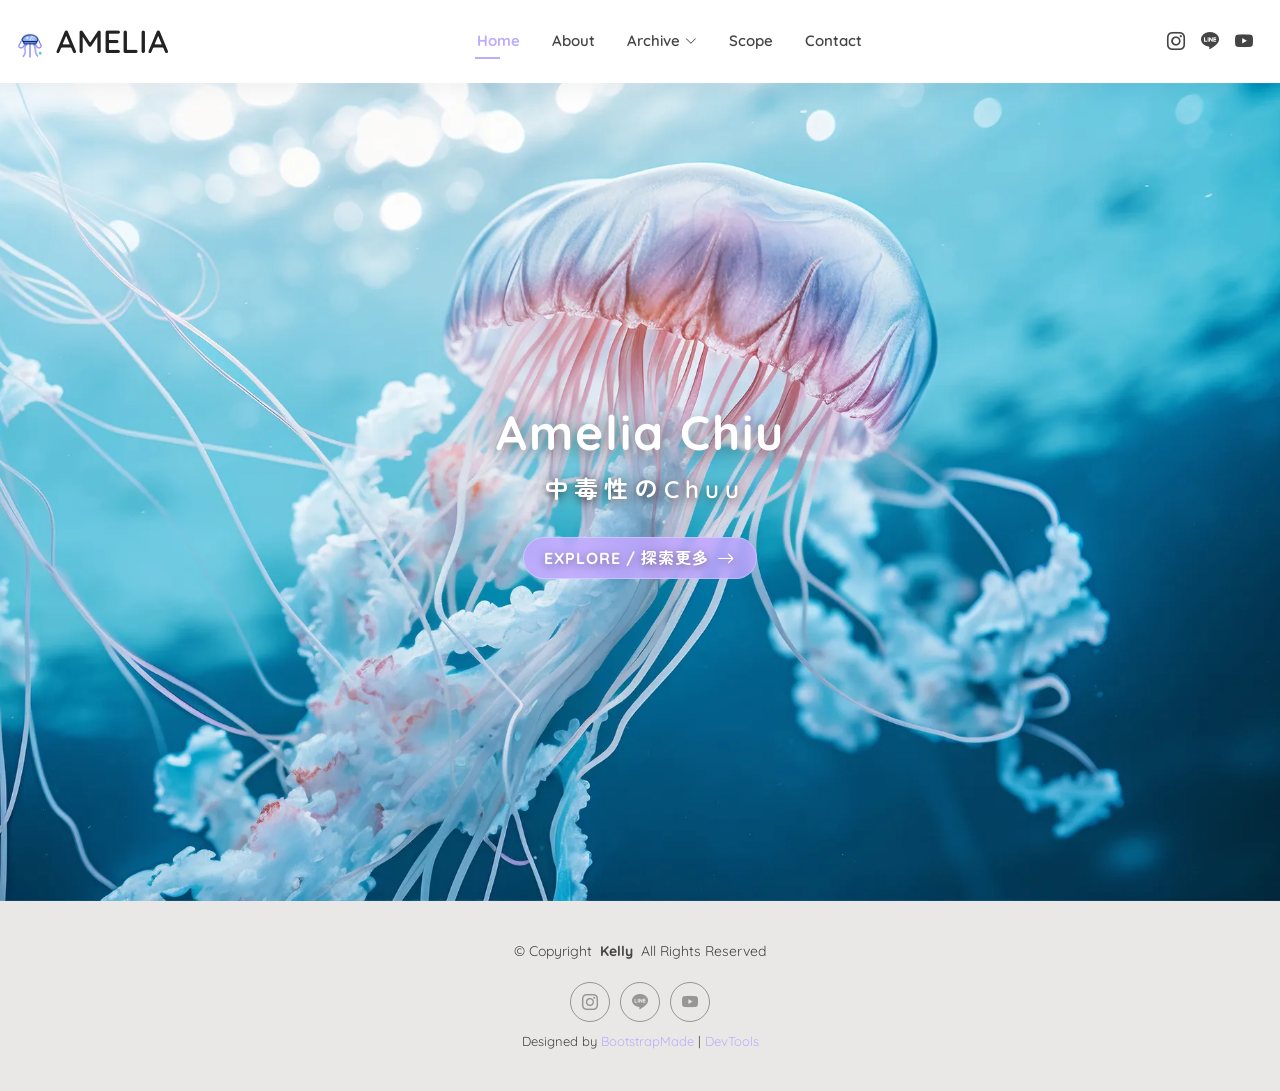
==== commit 42e7d6b7: "Add files via upload" ====
--- a/index.html
+++ b/index.html
@@ -46,16 +46,22 @@
         <h1 class="sitename" style="background: transparent !important;">Amelia</h1>
       </a>
 
-      <nav id="navmenu" class="navmenu">
-        <ul>
-          <li><a href="index.html" class="active">Home</a></li>
-          <li><a href="about.html">About</a></li>
-          <li><a href="portfolio.html">Archive</a></li>
-          <li><a href="services.html">Scope</a></li>
-          <li><a href="contact.html">Contact</a></li>
-        </ul>
-        <i class="mobile-nav-toggle d-xl-none bi bi-list"></i>
-      </nav>
+    <nav id="navmenu" class="navmenu">
+  <ul>
+    <li><a href="index.html" class="active">Home</a></li>
+    <li><a href="about.html">About</a></li>
+    <li class="dropdown">
+    <a href="portfolio.html"><span>Archive</span> 
+    <i class="bi bi-chevron-down toggle-dropdown"></i> </a>
+    <ul>
+      <li><a href="portfolio-details.html">Literary Transcreation</a></li>
+    </ul>
+    </li>
+    <li><a href="services.html">Scope</a></li>
+    <li><a href="contact.html">Contact</a></li>
+  </ul>
+  <i class="mobile-nav-toggle d-xl-none bi bi-list"></i>
+</nav>
 
       <div class="header-social-links">
         <a href="https://www.instagram.com/matsuri.93?igsh=MWt0cXF5dmk4d3llag==" class="instagram" target="_blank" rel="noopener noreferrer"><i class="bi bi-instagram"></i></a>
--- a/assets/css/main.css
+++ b/assets/css/main.css
@@ -87,8 +87,10 @@
   font-family: var(--heading-font);
 }
 
+/*----------------------------
 /* PHP Email Form Messages
 ------------------------------*/
+
 .php-email-form .error-message {
   display: none;
   background: #df1529;
@@ -142,17 +144,16 @@
 /*--------------------------------------------------------------
 # Global Header
 --------------------------------------------------------------*/
+
 .header {
   color: var(--default-color);
-  
   background-color: rgba(255, 255, 255, 0.75) !important; 
-  
   backdrop-filter: blur(10px) !important; 
   -webkit-backdrop-filter: blur(10px) !important;
-  
   padding: 15px 0;
   transition: all 0.5s;
-  z-index: 997;
+  position: relative;
+  z-index: 9999;
   box-shadow: 0px 4px 20px rgba(0, 0, 0, 0.05);
 }
 
@@ -206,7 +207,9 @@
 /*--------------------------------------------------------------
 # Navigation Menu
 --------------------------------------------------------------*/
+
 /* Desktop Navigation */
+
 @media (min-width: 1200px) {
   .navmenu {
     padding: 0;
@@ -457,6 +460,7 @@
     inset: 0;
     background: rgba(33, 37, 41, 0.8);
     transition: 0.3s;
+    z-index: 99999;
   }
 
   .mobile-nav-active .navmenu>ul {
@@ -467,6 +471,7 @@
 /*--------------------------------------------------------------
 # Global Footer
 --------------------------------------------------------------*/
+
 .footer {
   color: var(--default-color);
   background-color: var(--background-color);
@@ -511,6 +516,7 @@
 /*--------------------------------------------------------------
 # Preloader
 --------------------------------------------------------------*/
+
 #preloader {
   position: fixed;
   inset: 0;
@@ -556,6 +562,7 @@
 /*--------------------------------------------------------------
 # Scroll Top Button
 --------------------------------------------------------------*/
+
 .scroll-top {
   position: fixed;
   visibility: hidden;
@@ -590,6 +597,7 @@
 /*--------------------------------------------------------------
 # Disable aos animation delay on mobile devices
 --------------------------------------------------------------*/
+
 @media screen and (max-width: 768px) {
   [data-aos-delay] {
     transition-delay: 0 !important;
@@ -599,6 +607,7 @@
 /*--------------------------------------------------------------
 # Global Page Titles & Breadcrumbs
 --------------------------------------------------------------*/
+
 .page-title {
   color: var(--default-color);
   background-color: var(--background-color);
@@ -636,6 +645,7 @@
 /*--------------------------------------------------------------
 # Global Sections
 --------------------------------------------------------------*/
+
 section,
 .section {
   color: var(--default-color);
@@ -656,6 +666,7 @@
 /*--------------------------------------------------------------
 # Global Section Titles
 --------------------------------------------------------------*/
+
 .section-title {
   text-align: center;
   padding-bottom: 60px;
@@ -690,6 +701,7 @@
 /*--------------------------------------------------------------
 # Hero Section
 --------------------------------------------------------------*/
+
 .hero {
   width: 100%;
   min-height: calc(100vh - 82px);
@@ -712,13 +724,31 @@
 }
 
 .hero img {
-  position: absolute;
-  inset: 0;
-  display: block;
-  width: 100%;
-  height: 100%;
-  object-fit: cover;
-  z-index: 1;
+    position: absolute;
+    inset: 0;
+    display: block;
+    width: 100%;
+    height: 100%;
+    object-fit: cover;
+    z-index: 1 !important;
+}
+
+.hero .container {
+    position: relative;
+    z-index: 2 !important;
+}
+
+main, #main {
+    position: relative !important;
+    z-index: 1 !important;
+}
+
+.header, #header {
+    z-index: 99999 !important;
+}
+
+.navmenu, .mobile-nav-active .navmenu {
+    z-index: 999999 !important;
 }
 
 .hero .container {
@@ -767,6 +797,16 @@
   }
 }
 
+.header, #header {
+    position: relative !important;
+    z-index: 999999 !important;
+}
+
+main, #main, .main {
+    position: relative !important;
+    z-index: 1 !important;
+}
+
 /*--------------------------------------------------------------
 # About Section
 --------------------------------------------------------------*/
@@ -982,9 +1022,9 @@
     width: 0;
 }
 
-.bar-90  { animation: run90  2.5s cubic-bezier(0.2, 0.8, 0.2, 1) forwards 0.8s; }
-.bar-95  { animation: run95  2.5s cubic-bezier(0.2, 0.8, 0.2, 1) forwards 0.8s; }
-.bar-100 { animation: run100 2.5s cubic-bezier(0.2, 0.8, 0.2, 1) forwards 0.8s; }
+.bar-90  { animation: run90  2.5s cubic-bezier(0.2, 0.8, 0.2, 1) forwards 2s; }
+.bar-95  { animation: run95  2.5s cubic-bezier(0.2, 0.8, 0.2, 1) forwards 2s; }
+.bar-100 { animation: run100 2.5s cubic-bezier(0.2, 0.8, 0.2, 1) forwards 2s; }
 
 @keyframes run95  { 100% { width: 95%; } }
 @keyframes run100 { 100% { width: 100%; } }
@@ -1206,6 +1246,7 @@
 /*--------------------------------------------------------------
 # Resume Section
 --------------------------------------------------------------*/
+
 .resume .resume-title {
   color: var(--heading-color);
   font-size: 26px;
@@ -1364,6 +1405,7 @@
 /*--------------------------------------------------------------
 # Portfolio Section
 --------------------------------------------------------------*/
+
 .portfolio .section-title { 
     margin-bottom: 40px !important; 
 }
@@ -1493,68 +1535,110 @@
 /*--------------------------------------------------------------
 # Portfolio Details Section
 --------------------------------------------------------------*/
+
 .portfolio-details .portfolio-details-slider img {
-  width: 100%;
+    width: 100%;
+    border-radius: 24px;
+    box-shadow: 0 15px 35px rgba(163, 147, 214, 0.05);
+    transition: transform 0.4s ease;
 }
 
 .portfolio-details .portfolio-details-slider .swiper-pagination {
-  margin-top: 20px;
-  position: relative;
+    margin-top: 20px;
+    position: relative;
 }
 
 .portfolio-details .portfolio-details-slider .swiper-pagination .swiper-pagination-bullet {
-  width: 12px;
-  height: 12px;
-  background-color: color-mix(in srgb, var(--default-color), transparent 85%);
-  opacity: 1;
+    width: 10px;
+    height: 10px;
+    background-color: #e9e4f5;
+    opacity: 1;
+    transition: all 0.4s cubic-bezier(0.2, 0.8, 0.2, 1);
 }
 
 .portfolio-details .portfolio-details-slider .swiper-pagination .swiper-pagination-bullet-active {
-  background-color: var(--accent-color);
+    background: linear-gradient(90deg, #a393d6 0%, #c4b5f0 100%);
+    width: 28px;
+    border-radius: 10px;
 }
 
 .portfolio-details .portfolio-info {
-  background-color: var(--surface-color);
-  padding: 30px;
-  box-shadow: 0px 0 30px rgba(0, 0, 0, 0.1);
+    background-color: #ffffff;
+    padding: 35px !important;
+    box-shadow: 0 15px 35px rgba(163, 147, 214, 0.06) !important;
+    border-radius: 24px !important;
+    border: 1px solid #f5f2fc;
 }
 
 .portfolio-details .portfolio-info h3 {
-  font-size: 22px;
-  font-weight: 700;
-  margin-bottom: 20px;
-  padding-bottom: 20px;
-  border-bottom: 1px solid color-mix(in srgb, var(--default-color), transparent 85%);
+    font-size: 20px;
+    font-weight: 700;
+    margin-bottom: 20px;
+    padding-bottom: 20px;
+    border-bottom: 1px solid #f0edf7;
+    color: #3b2e5a;
+    font-family: 'Poppins', 'Zen Maru Gothic', sans-serif !important;
+    letter-spacing: 1px;
 }
 
 .portfolio-details .portfolio-info ul {
-  list-style: none;
-  padding: 0;
-  font-size: 15px;
-}
-
-.portfolio-details .portfolio-info ul li+li {
-  margin-top: 10px;
+    list-style: none;
+    padding: 0;
+    margin: 0;
+}
+
+.portfolio-details .portfolio-info ul li {
+    padding: 15px 0 !important;
+    display: flex;
+    align-items: flex-start;
+    border-bottom: 1px dashed #e9e4f5 !important;
+    font-size: 0.95rem;
+    color: #6a5d91;
+}
+
+.portfolio-details .portfolio-info ul li:last-child {
+    border-bottom: none !important;
+    padding-bottom: 0 !important;
+}
+
+.portfolio-details .portfolio-info ul li strong {
+    color: #5b4e8c;
+    font-weight: 600;
+    min-width: 140px;
+    flex-shrink: 0;
+}
+
+.portfolio-details .portfolio-info ul li span {
+    line-height: 1.6;
+    text-align: left;
 }
 
 .portfolio-details .portfolio-description {
-  padding-top: 30px;
+    padding: 45px !important;
+    background-color: #ffffff;
+    border-radius: 24px;
+    box-shadow: 0 15px 40px rgba(163, 147, 214, 0.05);
+    border: 1px solid #f5f2fc;
+    margin-top: 20px;
 }
 
 .portfolio-details .portfolio-description h2 {
-  font-size: 26px;
-  font-weight: 700;
-  margin-bottom: 20px;
+    font-size: 24px;
+    font-weight: 700;
+    color: #3b2e5a;
+    line-height: 1.5;
 }
 
 .portfolio-details .portfolio-description p {
-  padding: 0;
-  color: color-mix(in srgb, var(--default-color), transparent 30%);
+    padding: 0;
+    margin: 0;
+    color: #555555;
 }
 
 /*--------------------------------------------------------------
 # Contact Section
 --------------------------------------------------------------*/
+
 .contact .section-title { 
     margin-bottom: 50px !important; 
 }
@@ -1570,8 +1654,9 @@
     font-style: normal; 
 }
 
+
 .contact .info-wrap,
-.contact .php-email-form {
+.contact .amelia-form {
     background-color: #ffffff;
     border-radius: 28px;
     box-shadow: 0 15px 35px rgba(0,0,0,0.04);
@@ -1581,13 +1666,13 @@
 }
 
 .contact .info-wrap:hover,
-.contact .php-email-form:hover {
+.contact .amelia-form:hover {
     box-shadow: 0 25px 50px rgba(163, 147, 214, 0.12);
 }
 
 @media (max-width: 575px) {
     .contact .info-wrap,
-    .contact .php-email-form {
+    .contact .amelia-form {
         padding: 25px;
     }
 }
@@ -1631,7 +1716,8 @@
     margin-bottom: 0;
 }
 
-.contact .php-email-form .form-label {
+/* ⚡️ 以下是右側 amelia-form 專屬美化 */
+.contact .amelia-form .form-label {
     font-family: 'Zen Maru Gothic', sans-serif;
     color: #5b4e8c;
     font-weight: 600;
@@ -1639,8 +1725,8 @@
     letter-spacing: 1px;
 }
 
-.contact .php-email-form input,
-.contact .php-email-form textarea {
+.contact .amelia-form input,
+.contact .amelia-form textarea {
     font-family: 'Quicksand', sans-serif;
     font-size: 0.95rem;
     padding: 12px 18px;
@@ -1652,21 +1738,21 @@
     transition: all 0.3s ease;
 }
 
-.contact .php-email-form input:focus,
-.contact .php-email-form textarea:focus {
+.contact .amelia-form input:focus,
+.contact .amelia-form textarea:focus {
     border-color: #a393d6;
     background-color: #ffffff;
     box-shadow: 0 0 0 4px rgba(163, 147, 214, 0.15);
     outline: none;
 }
 
-.contact .php-email-form input::placeholder,
-.contact .php-email-form textarea::placeholder {
+.contact .amelia-form input::placeholder,
+.contact .amelia-form textarea::placeholder {
     color: #c4b5f0;
     font-style: italic;
 }
 
-.contact .php-email-form button[type=submit] {
+.contact .amelia-form button[type=submit] {
     font-family: 'Poppins', sans-serif;
     font-size: 1rem;
     font-weight: 600;
@@ -1678,11 +1764,41 @@
     border-radius: 50px;
     transition: all 0.4s cubic-bezier(0.2, 0.8, 0.2, 1);
     box-shadow: 0 8px 20px rgba(163, 147, 214, 0.4);
-}
-
-.contact .php-email-form button[type=submit]:hover {
+    cursor: pointer;
+    margin-top: 15px;
+}
+
+.contact .amelia-form button[type=submit]:hover {
     transform: translateY(-3px);
     box-shadow: 0 12px 25px rgba(163, 147, 214, 0.6);
+}
+
+.contact .amelia-form .loading,
+.contact .amelia-form .error-message,
+.contact .amelia-form .sent-message {
+    display: none; 
+    text-align: center;
+    padding: 12px 20px;
+    margin-bottom: 20px;
+    border-radius: 50px;
+    font-family: 'Quicksand', sans-serif;
+    font-weight: 600;
+    font-size: 0.95rem;
+    letter-spacing: 1px;
+}
+.contact .amelia-form .loading {
+    background-color: #f0edf7;
+    color: #6a5d91;
+}
+.contact .amelia-form .sent-message {
+    background-color: #f1fcf8;
+    color: #20c997;
+    border: 1px solid #d0f4e6;
+}
+.contact .amelia-form .error-message {
+    background-color: #fff5f5;
+    color: #df1529;
+    border: 1px solid #ffe6e6;
 }
 
 /* ==================================================
@@ -1763,6 +1879,23 @@
   font-weight: 700 !important;
 }
 
+.header {
+    position: relative !important;
+    z-index: 9999 !important;
+}
+
+body.mobile-nav-active .header {
+    backdrop-filter: none !important;
+    -webkit-backdrop-filter: none !important;
+    background-color: rgba(255, 255, 255, 0.95) !important;
+    transition: none !important;
+    }
+
+main, #main, .hero {
+    position: relative;
+    z-index: 1;
+}
+
 /*--------------------------------------------------------------
 # Starter Section Section
 --------------------------------------------------------------*/
